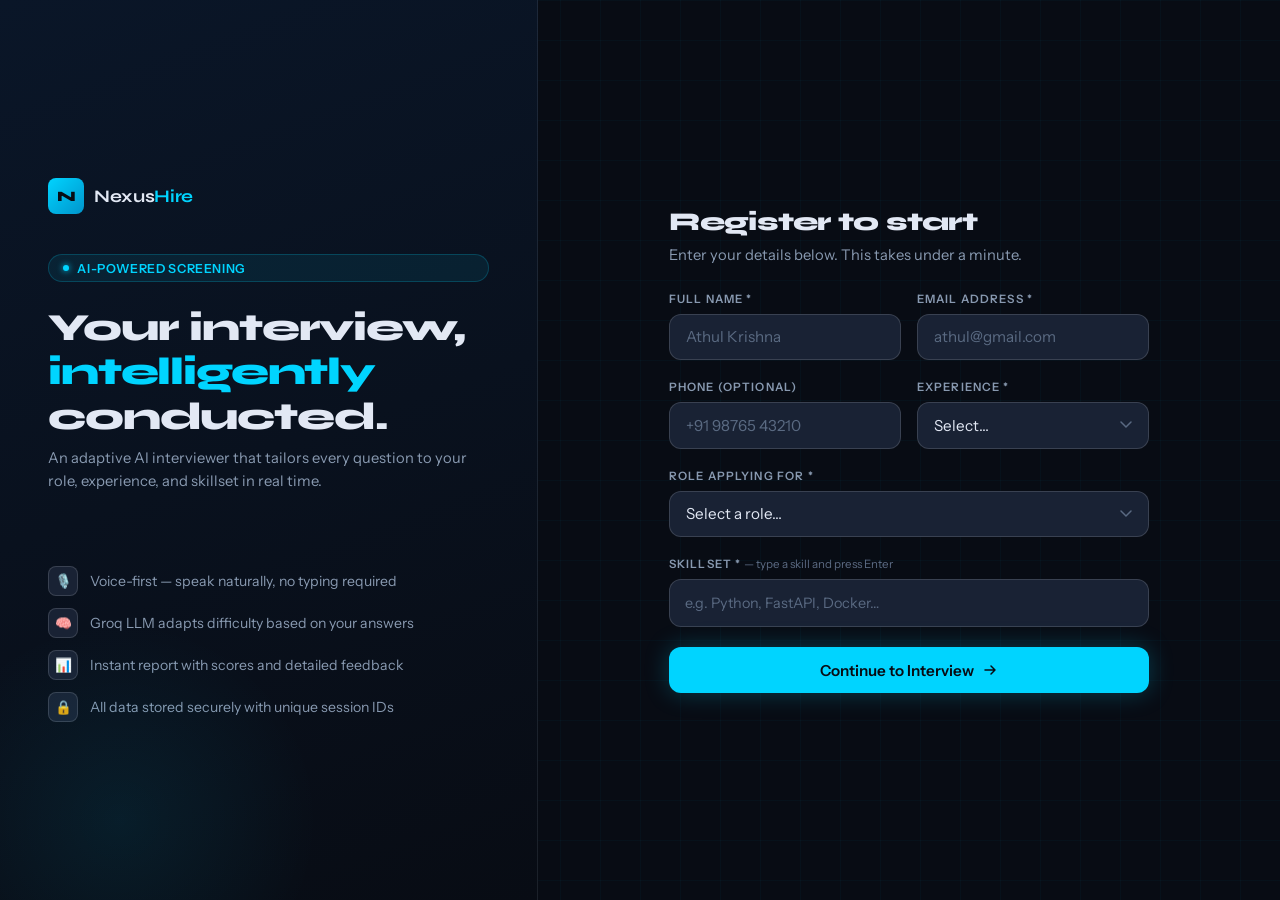
==== templates/index.html @ 1a4b27d5 "initial commit need to modify all files" ====
<!DOCTYPE html>
<html lang="en">
<head>
  <meta charset="UTF-8"/>
  <meta name="viewport" content="width=device-width, initial-scale=1.0"/>
  <title>NexusHire — AI Interview Platform</title>
  <link rel="preconnect" href="https://fonts.googleapis.com"/>
  <link href="https://fonts.googleapis.com/css2?family=Syne:wght@400;600;700;800&family=Instrument+Sans:wght@400;500;600&family=JetBrains+Mono:wght@400;500&display=swap" rel="stylesheet"/>
  <style>
    /* ═══════════════════════════════════════════════
       TOKENS
    ═══════════════════════════════════════════════ */
    :root {
      --ink:      #080C14;
      --ink2:     #0F1521;
      --panel:    #131B2A;
      --panel2:   #192234;
      --border:   rgba(255,255,255,.08);
      --border2:  rgba(255,255,255,.14);
      --cyan:     #00D4FF;
      --cyan2:    #0095CC;
      --gold:     #F5C542;
      --green:    #22D67A;
      --red:      #FF4C6A;
      --amber:    #FFAA33;
      --text:     #E2E8F4;
      --muted:    #5A6A82;
      --muted2:   #8899B0;
      --r:        12px;
      --r2:       20px;
    }

    *, *::before, *::after { box-sizing: border-box; margin: 0; padding: 0; }

    html { scroll-behavior: smooth; }

    body {
      font-family: 'Instrument Sans', sans-serif;
      background: var(--ink);
      color: var(--text);
      min-height: 100vh;
      overflow-x: hidden;
    }

    /* subtle grid bg */
    body::before {
      content: '';
      position: fixed; inset: 0; z-index: 0;
      background-image:
        linear-gradient(rgba(0,212,255,.03) 1px, transparent 1px),
        linear-gradient(90deg, rgba(0,212,255,.03) 1px, transparent 1px);
      background-size: 40px 40px;
      pointer-events: none;
    }

    /* ═══════════════════════════════════════════════
       PAGE SYSTEM
    ═══════════════════════════════════════════════ */
    .page {
      display: none;
      position: relative; z-index: 1;
      min-height: 100vh;
      animation: fadeUp .45s ease both;
    }
    .page.active { display: flex; }

    @keyframes fadeUp {
      from { opacity: 0; transform: translateY(20px); }
      to   { opacity: 1; transform: translateY(0); }
    }

    /* ═══════════════════════════════════════════════
       SHARED COMPONENTS
    ═══════════════════════════════════════════════ */
    .logo-bar {
      display: flex; align-items: center; gap: 10px;
      margin-bottom: 2.5rem;
    }
    .logo-mark {
      width: 36px; height: 36px; border-radius: 8px;
      background: linear-gradient(135deg, var(--cyan), var(--cyan2));
      display: grid; place-items: center;
      font-family: 'Syne', sans-serif; font-weight: 800;
      font-size: .9rem; color: var(--ink);
    }
    .logo-name {
      font-family: 'Syne', sans-serif; font-weight: 700;
      font-size: 1.1rem; letter-spacing: -.02em;
    }
    .logo-name span { color: var(--cyan); }

    h1 {
      font-family: 'Syne', sans-serif; font-weight: 800;
      font-size: clamp(1.8rem, 4vw, 2.4rem);
      letter-spacing: -.03em; line-height: 1.15;
      margin-bottom: .5rem;
    }
    h1 em { color: var(--cyan); font-style: normal; }

    .sub {
      color: var(--muted2); font-size: .92rem; line-height: 1.6;
      margin-bottom: 2rem;
    }

    /* form elements */
    .field { margin-bottom: 1.25rem; }

    label {
      display: block;
      font-size: .72rem; font-weight: 600; letter-spacing: .1em;
      text-transform: uppercase; color: var(--muted2);
      margin-bottom: .5rem;
    }

    input, select {
      width: 100%; padding: .8rem 1rem;
      background: var(--panel2);
      border: 1px solid var(--border2);
      border-radius: var(--r);
      color: var(--text);
      font-family: 'Instrument Sans', sans-serif; font-size: .95rem;
      transition: border-color .2s, box-shadow .2s;
      outline: none;
      appearance: none;
    }
    input::placeholder { color: var(--muted); }
    input:focus, select:focus {
      border-color: var(--cyan);
      box-shadow: 0 0 0 3px rgba(0,212,255,.12);
    }
    select {
      background-image: url("data:image/svg+xml,%3Csvg xmlns='http://www.w3.org/2000/svg' width='12' height='8' viewBox='0 0 12 8'%3E%3Cpath d='M1 1l5 5 5-5' stroke='%235A6A82' stroke-width='1.5' fill='none' stroke-linecap='round'/%3E%3C/svg%3E");
      background-repeat: no-repeat;
      background-position: right 1rem center;
      padding-right: 2.5rem;
    }
    select option { background: var(--panel); }

    /* tag input */
    .tag-wrap {
      display: flex; flex-wrap: wrap; gap: .4rem; align-items: center;
      padding: .6rem .75rem;
      background: var(--panel2);
      border: 1px solid var(--border2);
      border-radius: var(--r);
      cursor: text;
      transition: border-color .2s, box-shadow .2s;
      min-height: 48px;
    }
    .tag-wrap.focused {
      border-color: var(--cyan);
      box-shadow: 0 0 0 3px rgba(0,212,255,.12);
    }
    .tag-wrap input {
      border: none; background: transparent; padding: .15rem .2rem;
      flex: 1; min-width: 100px; font-size: .9rem; outline: none;
      box-shadow: none !important;
    }
    .chip {
      display: flex; align-items: center; gap: .3rem;
      padding: .2rem .65rem; border-radius: 20px;
      background: rgba(0,212,255,.12);
      border: 1px solid rgba(0,212,255,.25);
      color: var(--cyan); font-size: .8rem; font-weight: 500;
    }
    .chip button {
      background: none; border: none; color: var(--cyan);
      cursor: pointer; font-size: .9rem; line-height: 1;
      padding: 0; opacity: .7;
      transition: opacity .15s;
    }
    .chip button:hover { opacity: 1; }

    /* buttons */
    .btn {
      display: inline-flex; align-items: center; justify-content: center; gap: .5rem;
      padding: .85rem 1.5rem; border-radius: var(--r);
      font-family: 'Instrument Sans', sans-serif; font-size: .95rem; font-weight: 600;
      cursor: pointer; border: none;
      transition: all .2s; white-space: nowrap;
    }
    .btn-primary {
      background: var(--cyan); color: var(--ink);
      box-shadow: 0 0 24px rgba(0,212,255,.25);
    }
    .btn-primary:hover:not(:disabled) {
      background: #19DEFF;
      box-shadow: 0 0 36px rgba(0,212,255,.4);
      transform: translateY(-1px);
    }
    .btn-primary:disabled { opacity: .4; cursor: not-allowed; }

    .btn-ghost {
      background: transparent; color: var(--muted2);
      border: 1px solid var(--border2);
    }
    .btn-ghost:hover { border-color: var(--border2); color: var(--text); background: var(--panel2); }

    .btn-full { width: 100%; }

    /* alerts */
    .alert {
      padding: .75rem 1rem; border-radius: var(--r);
      font-size: .875rem; line-height: 1.5;
      margin-bottom: 1.25rem; display: none;
    }
    .alert.show { display: block; }
    .alert-err  { background: rgba(255,76,106,.1); border: 1px solid rgba(255,76,106,.25); color: #FF8FA0; }
    .alert-ok   { background: rgba(34,214,122,.1); border: 1px solid rgba(34,214,122,.25); color: #5EF0A2; }

    /* spinner */
    .spin {
      display: inline-block; width: 16px; height: 16px;
      border: 2px solid rgba(255,255,255,.2); border-top-color: currentColor;
      border-radius: 50%; animation: spinning .6s linear infinite;
    }
    @keyframes spinning { to { transform: rotate(360deg); } }

    /* ═══════════════════════════════════════════════
       PAGE 1 — REGISTRATION
    ═══════════════════════════════════════════════ */
    #pg-register {
      flex-direction: row;
      align-items: stretch;
    }

    /* left panel */
    .reg-left {
      width: 42%; min-height: 100vh;
      background: linear-gradient(160deg, #0A1628 0%, var(--ink) 100%);
      border-right: 1px solid var(--border);
      padding: 3rem;
      display: flex; flex-direction: column; justify-content: center;
      position: relative; overflow: hidden;
    }
    .reg-left::after {
      content: '';
      position: absolute; bottom: -120px; left: -80px;
      width: 400px; height: 400px; border-radius: 50%;
      background: radial-gradient(circle, rgba(0,212,255,.08) 0%, transparent 70%);
      pointer-events: none;
    }

    .hero-badge {
      display: inline-flex; align-items: center; gap: .5rem;
      padding: .35rem .9rem; border-radius: 20px;
      background: rgba(0,212,255,.08); border: 1px solid rgba(0,212,255,.2);
      color: var(--cyan); font-size: .78rem; font-weight: 600;
      letter-spacing: .05em; text-transform: uppercase;
      margin-bottom: 1.5rem;
    }
    .hero-badge::before {
      content: ''; width: 6px; height: 6px; border-radius: 50%;
      background: var(--cyan); box-shadow: 0 0 6px var(--cyan);
      animation: blink 2s ease infinite;
    }
    @keyframes blink { 0%,100%{opacity:1} 50%{opacity:.3} }

    .feature-list {
      margin-top: 2.5rem; display: flex; flex-direction: column; gap: .75rem;
    }
    .feature-item {
      display: flex; align-items: center; gap: .75rem;
      font-size: .88rem; color: var(--muted2);
    }
    .feature-icon {
      width: 30px; height: 30px; border-radius: 8px;
      background: var(--panel2); border: 1px solid var(--border2);
      display: grid; place-items: center; font-size: .85rem; flex-shrink: 0;
    }

    /* right panel */
    .reg-right {
      flex: 1; padding: 3rem;
      display: flex; align-items: center; justify-content: center;
      overflow-y: auto;
    }
    .reg-form-wrap { width: 100%; max-width: 480px; }

    .two-col { display: grid; grid-template-columns: 1fr 1fr; gap: 1rem; }

    /* ═══════════════════════════════════════════════
       OVERLAY — READY POPUP
    ═══════════════════════════════════════════════ */
    .overlay {
      position: fixed; inset: 0; z-index: 200;
      background: rgba(4,8,16,.85);
      backdrop-filter: blur(8px);
      display: none; align-items: center; justify-content: center;
    }
    .overlay.show { display: flex; }

    .popup {
      background: var(--panel);
      border: 1px solid var(--border2);
      border-radius: var(--r2);
      padding: 2.5rem;
      max-width: 440px; width: 90%;
      text-align: center;
      box-shadow: 0 32px 80px rgba(0,0,0,.6);
      animation: popIn .35s cubic-bezier(.34,1.4,.64,1) both;
    }
    @keyframes popIn {
      from { opacity: 0; transform: scale(.85) translateY(20px); }
      to   { opacity: 1; transform: scale(1) translateY(0); }
    }

    .popup-orb {
      width: 80px; height: 80px; border-radius: 50%;
      background: linear-gradient(135deg, rgba(0,212,255,.2), rgba(0,149,204,.1));
      border: 1px solid rgba(0,212,255,.3);
      margin: 0 auto 1.5rem;
      display: grid; place-items: center;
      font-size: 2rem;
      position: relative;
    }
    .popup-orb::after {
      content: '';
      position: absolute; inset: -6px; border-radius: 50%;
      border: 1px solid rgba(0,212,255,.15);
      animation: orbPulse 2.5s ease infinite;
    }
    @keyframes orbPulse {
      0%,100%{transform:scale(1);opacity:1}
      50%{transform:scale(1.08);opacity:.4}
    }

    .popup h2 {
      font-family: 'Syne', sans-serif; font-weight: 700;
      font-size: 1.4rem; letter-spacing: -.02em;
      margin-bottom: .6rem;
    }
    .popup p { color: var(--muted2); font-size: .9rem; line-height: 1.65; margin-bottom: 2rem; }

    .checklist {
      text-align: left; background: var(--panel2);
      border: 1px solid var(--border); border-radius: var(--r);
      padding: 1rem; margin-bottom: 2rem;
      display: flex; flex-direction: column; gap: .6rem;
    }
    .check-item {
      display: flex; align-items: center; gap: .6rem;
      font-size: .85rem; color: var(--muted2);
    }
    .check-item .dot {
      width: 18px; height: 18px; border-radius: 50%;
      background: rgba(34,214,122,.15); border: 1px solid rgba(34,214,122,.3);
      display: grid; place-items: center; flex-shrink: 0;
      font-size: .65rem; color: var(--green);
    }

    .popup-btns { display: flex; gap: .75rem; }

    /* ═══════════════════════════════════════════════
       PAGE 2 — INTERVIEW
    ═══════════════════════════════════════════════ */
    #pg-interview {
      flex-direction: column;
      background: var(--ink);
    }

    /* top nav */
    .iv-nav {
      display: flex; align-items: center; justify-content: space-between;
      padding: 1rem 1.5rem;
      border-bottom: 1px solid var(--border);
      background: rgba(13,19,30,.8);
      backdrop-filter: blur(12px);
      position: sticky; top: 0; z-index: 50;
    }
    .iv-nav-left   { display: flex; align-items: center; gap: 1.5rem; }
    .live-chip {
      display: flex; align-items: center; gap: .4rem;
      padding: .25rem .75rem; border-radius: 20px;
      background: rgba(255,76,106,.1); border: 1px solid rgba(255,76,106,.2);
      font-size: .72rem; font-weight: 600; letter-spacing: .08em;
      text-transform: uppercase; color: var(--red);
    }
    .live-dot {
      width: 6px; height: 6px; border-radius: 50%;
      background: var(--red); box-shadow: 0 0 6px var(--red);
      animation: blink 1.5s ease infinite;
    }

    .q-progress {
      display: flex; align-items: center; gap: .75rem;
      font-size: .82rem; color: var(--muted2);
    }
    .q-track {
      display: flex; gap: 4px;
    }
    .q-dot {
      width: 24px; height: 4px; border-radius: 2px;
      background: var(--panel2);
      transition: background .4s;
    }
    .q-dot.done { background: var(--cyan); }
    .q-dot.active { background: rgba(0,212,255,.4); animation: qPulse 1s ease infinite; }
    @keyframes qPulse { 0%,100%{opacity:1}50%{opacity:.5} }

    .diff-tag {
      padding: .25rem .7rem; border-radius: 20px;
      font-size: .72rem; font-weight: 700;
      letter-spacing: .06em; text-transform: uppercase;
    }
    .diff-easy   { background: rgba(34,214,122,.1); color: var(--green); border: 1px solid rgba(34,214,122,.2); }
    .diff-medium { background: rgba(255,170,51,.1);  color: var(--amber); border: 1px solid rgba(255,170,51,.2); }
    .diff-hard   { background: rgba(255,76,106,.1);  color: var(--red);   border: 1px solid rgba(255,76,106,.2); }

    /* main layout */
    .iv-body {
      flex: 1; display: grid;
      grid-template-columns: 260px 1fr 280px;
      gap: 0;
      overflow: hidden;
      height: calc(100vh - 61px);
    }

    /* left sidebar */
    .iv-sidebar {
      border-right: 1px solid var(--border);
      padding: 1.25rem;
      display: flex; flex-direction: column; gap: 1rem;
      overflow-y: auto;
    }

    .cand-card {
      background: var(--panel);
      border: 1px solid var(--border);
      border-radius: var(--r);
      padding: 1.25rem; text-align: center;
    }
    .cand-avatar {
      width: 52px; height: 52px; border-radius: 50%;
      background: linear-gradient(135deg, var(--cyan), var(--cyan2));
      margin: 0 auto .75rem;
      display: grid; place-items: center;
      font-family: 'Syne', sans-serif; font-weight: 800;
      font-size: 1.2rem; color: var(--ink);
    }
    .cand-name { font-weight: 600; font-size: .95rem; }
    .cand-role { color: var(--muted2); font-size: .78rem; margin-top: .2rem; }
    .cand-exp  {
      display: inline-flex; align-items: center; gap: .3rem;
      margin-top: .6rem;
      padding: .2rem .6rem; border-radius: 20px;
      background: var(--panel2); font-size: .75rem; color: var(--muted2);
    }

    .sidebar-section { display: flex; flex-direction: column; gap: .5rem; }
    .sidebar-label {
      font-size: .68rem; font-weight: 600; letter-spacing: .1em;
      text-transform: uppercase; color: var(--muted);
    }

    .skill-chips { display: flex; flex-wrap: wrap; gap: .3rem; }
    .skill-chip {
      padding: .18rem .55rem; border-radius: 6px;
      background: var(--panel2); border: 1px solid var(--border);
      font-size: .72rem; color: var(--muted2);
    }

    .timer-display {
      font-family: 'JetBrains Mono', monospace; font-size: 1.6rem;
      font-weight: 500; color: var(--cyan); text-align: center;
      padding: .75rem; background: var(--panel2);
      border: 1px solid var(--border); border-radius: var(--r);
    }

    .end-btn-wrap { margin-top: auto; }

    /* chat area */
    .iv-chat {
      display: flex; flex-direction: column;
      background: var(--ink2);
      overflow: hidden;
    }

    .chat-messages {
      flex: 1; overflow-y: auto;
      padding: 1.5rem;
      display: flex; flex-direction: column; gap: 1.25rem;
    }
    .chat-messages::-webkit-scrollbar { width: 3px; }
    .chat-messages::-webkit-scrollbar-thumb { background: var(--panel2); border-radius: 2px; }

    .msg-row { display: flex; gap: .75rem; max-width: 78%; animation: msgIn .3s ease; }
    @keyframes msgIn { from{opacity:0;transform:translateY(10px)} to{opacity:1;transform:translateY(0)} }
    .msg-row.agent     { align-self: flex-start; }
    .msg-row.candidate { align-self: flex-end; flex-direction: row-reverse; }

    .msg-av {
      width: 34px; height: 34px; border-radius: 50%; flex-shrink: 0;
      display: grid; place-items: center; font-size: .85rem;
    }
    .msg-row.agent .msg-av {
      background: linear-gradient(135deg, var(--cyan), var(--cyan2));
      color: var(--ink); font-weight: 800; font-size: .7rem;
      font-family: 'Syne', sans-serif;
    }
    .msg-row.candidate .msg-av {
      background: var(--panel2); border: 1px solid var(--border2);
      font-weight: 700; font-size: .85rem;
    }

    .msg-body { display: flex; flex-direction: column; gap: .3rem; }
    .msg-row.candidate .msg-body { align-items: flex-end; }

    .msg-bubble {
      padding: .8rem 1.1rem; border-radius: 14px;
      font-size: .9rem; line-height: 1.65;
    }
    .msg-row.agent .msg-bubble {
      background: var(--panel);
      border: 1px solid var(--border2);
      border-top-left-radius: 4px;
    }
    .msg-row.candidate .msg-bubble {
      background: linear-gradient(135deg, rgba(0,212,255,.15), rgba(0,149,204,.1));
      border: 1px solid rgba(0,212,255,.2);
      color: var(--text);
      border-top-right-radius: 4px;
    }

    .msg-meta { font-size: .7rem; color: var(--muted); }

    /* audio playing indicator */
    .audio-wave {
      display: flex; align-items: center; gap: 3px;
      padding: .5rem .75rem; border-radius: 8px;
      background: rgba(0,212,255,.07); border: 1px solid rgba(0,212,255,.12);
      font-size: .75rem; color: var(--cyan);
    }
    .wave-bar {
      width: 3px; border-radius: 2px; background: var(--cyan);
      animation: waveDance .8s ease infinite;
    }
    .wave-bar:nth-child(1){height:6px; animation-delay:.0s}
    .wave-bar:nth-child(2){height:12px;animation-delay:.1s}
    .wave-bar:nth-child(3){height:8px; animation-delay:.2s}
    .wave-bar:nth-child(4){height:14px;animation-delay:.05s}
    .wave-bar:nth-child(5){height:6px; animation-delay:.15s}
    @keyframes waveDance {
      0%,100%{transform:scaleY(1)}
      50%{transform:scaleY(.3)}
    }

    /* typing dots */
    .typing-bubble {
      padding: .75rem 1rem;
      background: var(--panel); border: 1px solid var(--border2);
      border-radius: 14px; border-top-left-radius: 4px;
      display: flex; align-items: center; gap: 4px;
    }
    .t-dot {
      width: 7px; height: 7px; border-radius: 50%;
      background: var(--muted); animation: tdot .9s ease infinite;
    }
    .t-dot:nth-child(2){animation-delay:.15s}
    .t-dot:nth-child(3){animation-delay:.3s}
    @keyframes tdot{0%,60%,100%{transform:translateY(0)}30%{transform:translateY(-6px)}}

    /* input zone */
    .iv-input {
      border-top: 1px solid var(--border);
      padding: 1rem 1.25rem;
      background: var(--ink2);
    }
    .transcript-box {
      background: var(--panel);
      border: 1px solid var(--border2);
      border-radius: var(--r);
      padding: .85rem 1rem;
      font-size: .9rem; line-height: 1.6;
      min-height: 56px; color: var(--muted);
      font-style: italic;
      margin-bottom: .75rem;
      transition: border-color .2s;
    }
    .transcript-box.filled { color: var(--text); font-style: normal; border-color: rgba(0,212,255,.25); }

    .input-row { display: flex; gap: .75rem; align-items: center; }

    .mic-wrap {
      position: relative; flex-shrink: 0;
    }
    .mic-btn {
      width: 52px; height: 52px; border-radius: 50%;
      background: var(--panel2); border: 1.5px solid var(--border2);
      color: var(--text); font-size: 1.2rem;
      cursor: pointer; display: grid; place-items: center;
      transition: all .2s;
    }
    .mic-btn:hover:not(:disabled) { border-color: var(--cyan); color: var(--cyan); }
    .mic-btn.recording {
      background: rgba(255,76,106,.12); border-color: var(--red); color: var(--red);
    }
    .mic-btn.recording::after {
      content: '';
      position: absolute; inset: -6px; border-radius: 50%;
      border: 1.5px solid rgba(255,76,106,.3);
      animation: recPulse 1.4s ease infinite;
    }
    @keyframes recPulse{0%{transform:scale(1);opacity:1}100%{transform:scale(1.4);opacity:0}}

    .mic-btn:disabled { opacity: .3; cursor: not-allowed; }

    .submit-btn {
      flex: 1; padding: .85rem;
      background: var(--cyan); color: var(--ink);
      border: none; border-radius: var(--r);
      font-family: 'Instrument Sans', sans-serif;
      font-size: .92rem; font-weight: 700;
      cursor: pointer; transition: all .2s;
    }
    .submit-btn:hover:not(:disabled) { background: #19DEFF; }
    .submit-btn:disabled { opacity: .25; cursor: not-allowed; }

    .mic-status {
      font-size: .72rem; text-align: center; margin-top: .4rem;
      height: 14px;
    }
    .mic-status.recording { color: var(--red); }
    .mic-status.processing { color: var(--cyan); }

    /* right panel — evaluation */
    .iv-eval {
      border-left: 1px solid var(--border);
      padding: 1.25rem;
      display: flex; flex-direction: column; gap: 1rem;
      overflow-y: auto;
    }

    .eval-header {
      font-size: .68rem; font-weight: 600; letter-spacing: .1em;
      text-transform: uppercase; color: var(--muted);
    }

    .score-ring-wrap {
      background: var(--panel); border: 1px solid var(--border);
      border-radius: var(--r); padding: 1.25rem; text-align: center;
    }
    .ring-svg { width: 90px; height: 90px; margin: 0 auto .5rem; }
    .ring-track { fill: none; stroke: var(--panel2); stroke-width: 8; }
    .ring-fill  {
      fill: none; stroke: var(--cyan); stroke-width: 8;
      stroke-linecap: round;
      stroke-dasharray: 220; stroke-dashoffset: 220;
      transition: stroke-dashoffset 1s ease;
      transform: rotate(-90deg); transform-origin: 50% 50%;
    }
    .ring-label { font-family: 'JetBrains Mono', monospace; font-size: 1.3rem; font-weight: 500; }
    .ring-sub   { font-size: .72rem; color: var(--muted2); }

    .feedback-item {
      background: var(--panel); border: 1px solid var(--border);
      border-radius: var(--r); padding: 1rem;
      font-size: .82rem; line-height: 1.6; color: var(--muted2);
    }
    .feedback-item .fb-label {
      font-size: .68rem; font-weight: 600; letter-spacing: .08em;
      text-transform: uppercase; color: var(--muted); margin-bottom: .35rem;
    }

    /* ═══════════════════════════════════════════════
       PAGE 3 — REPORT
    ═══════════════════════════════════════════════ */
    #pg-report {
      flex-direction: column;
      align-items: center;
      padding: 2rem;
      overflow-y: auto;
    }

    .report-wrap { width: 100%; max-width: 880px; }

    .report-top {
      display: flex; align-items: flex-start; justify-content: space-between;
      background: var(--panel);
      border: 1px solid var(--border2);
      border-radius: var(--r2);
      padding: 2rem; margin-bottom: 1.25rem;
    }
    .report-cand h2 {
      font-family: 'Syne', sans-serif; font-size: 1.5rem;
      font-weight: 700; letter-spacing: -.02em;
    }
    .report-cand p { color: var(--muted2); font-size: .88rem; margin-top: .3rem; }

    .rec-pill {
      padding: .45rem 1.25rem; border-radius: 30px;
      font-weight: 700; font-size: .85rem; letter-spacing: .03em;
    }
    .rec-selected { background: rgba(34,214,122,.12); color: var(--green); border: 1px solid rgba(34,214,122,.25); }
    .rec-onhold   { background: rgba(255,170,51,.12);  color: var(--amber); border: 1px solid rgba(255,170,51,.25); }
    .rec-rejected { background: rgba(255,76,106,.12);  color: var(--red);   border: 1px solid rgba(255,76,106,.25); }

    .scores-row {
      display: grid; grid-template-columns: repeat(3, 1fr); gap: 1rem;
      margin-bottom: 1.25rem;
    }
    .score-card {
      background: var(--panel); border: 1px solid var(--border2);
      border-radius: var(--r2); padding: 1.5rem; text-align: center;
    }
    .score-num {
      font-family: 'Syne', sans-serif; font-size: 3rem;
      font-weight: 800; line-height: 1;
      background: linear-gradient(135deg, var(--cyan), var(--cyan2));
      -webkit-background-clip: text; -webkit-text-fill-color: transparent;
    }
    .score-num.tech { background: linear-gradient(135deg, var(--green), #0D9648); -webkit-background-clip: text; -webkit-text-fill-color: transparent; }
    .score-num.comm { background: linear-gradient(135deg, var(--gold), var(--amber)); -webkit-background-clip: text; -webkit-text-fill-color: transparent; }
    .score-lbl { font-size: .72rem; font-weight: 600; letter-spacing: .1em; text-transform: uppercase; color: var(--muted2); margin-top: .4rem; }

    /* tabs */
    .tab-bar {
      display: flex; gap: 4px; padding: 4px;
      background: var(--panel); border: 1px solid var(--border);
      border-radius: 14px; margin-bottom: 1.25rem;
    }
    .tab-item {
      flex: 1; padding: .65rem; border: none; background: transparent;
      border-radius: 10px; color: var(--muted2);
      font-family: 'Instrument Sans', sans-serif; font-size: .88rem; font-weight: 600;
      cursor: pointer; transition: all .2s;
    }
    .tab-item.on { background: var(--panel2); color: var(--text); }

    .tab-pane { display: none; }
    .tab-pane.on { display: block; }

    .fb-grid { display: grid; grid-template-columns: 1fr 1fr; gap: 1rem; }
    .fb-card {
      background: var(--panel); border: 1px solid var(--border2);
      border-radius: var(--r2); padding: 1.5rem;
    }
    .fb-card h4 {
      font-family: 'Syne', sans-serif; font-size: .9rem; font-weight: 700;
      letter-spacing: -.01em; margin-bottom: 1rem;
      display: flex; align-items: center; gap: .5rem;
    }
    .fb-list { list-style: none; display: flex; flex-direction: column; gap: .6rem; }
    .fb-list li {
      display: flex; align-items: flex-start; gap: .6rem;
      font-size: .86rem; color: var(--muted2); line-height: 1.55;
    }
    .fb-list li::before { content: '—'; flex-shrink: 0; }
    .strength-list li::before { color: var(--green); }
    .improve-list  li::before { color: var(--amber); }

    /* conversation */
    .conv-list { display: flex; flex-direction: column; gap: .75rem; }
    .conv-item {
      background: var(--panel); border: 1px solid var(--border);
      border-radius: var(--r); padding: 1rem 1.25rem;
    }
    .conv-speaker {
      font-size: .7rem; font-weight: 700; letter-spacing: .1em;
      text-transform: uppercase; margin-bottom: .4rem;
    }
    .conv-item.agent .conv-speaker { color: var(--cyan); }
    .conv-item.candidate .conv-speaker { color: var(--green); }
    .conv-text { font-size: .88rem; line-height: 1.65; }
    .conv-time { font-size: .7rem; color: var(--muted); margin-top: .35rem; font-family: 'JetBrains Mono', monospace; }

    .report-actions { display: flex; gap: 1rem; margin-top: 1.5rem; }

    /* ═══════════════════════════════════════════════
       RESPONSIVE
    ═══════════════════════════════════════════════ */
    @media (max-width: 900px) {
      #pg-register { flex-direction: column; }
      .reg-left { width: 100%; min-height: auto; padding: 2rem; }
      .reg-left::after { display: none; }
      .feature-list { flex-direction: row; flex-wrap: wrap; }
      .iv-body { grid-template-columns: 1fr; }
      .iv-sidebar, .iv-eval { display: none; }
      .two-col { grid-template-columns: 1fr; }
      .scores-row { grid-template-columns: 1fr; }
      .fb-grid { grid-template-columns: 1fr; }
    }
  </style>
</head>
<body>

<!-- ═══════════════════════════════════════════════════════════
     PAGE 1 — REGISTRATION
════════════════════════════════════════════════════════════ -->
<div id="pg-register" class="page active">
  <div class="reg-left">
    <div class="logo-bar">
      <div class="logo-mark">N</div>
      <div class="logo-name">Nexus<span>Hire</span></div>
    </div>

    <div class="hero-badge">AI-Powered Screening</div>

    <h1>Your interview,<br><em>intelligently</em> conducted.</h1>
    <p class="sub">An adaptive AI interviewer that tailors every question to your role, experience, and skillset in real time.</p>

    <div class="feature-list">
      <div class="feature-item">
        <div class="feature-icon">🎙️</div>
        <span>Voice-first — speak naturally, no typing required</span>
      </div>
      <div class="feature-item">
        <div class="feature-icon">🧠</div>
        <span>Groq LLM adapts difficulty based on your answers</span>
      </div>
      <div class="feature-item">
        <div class="feature-icon">📊</div>
        <span>Instant report with scores and detailed feedback</span>
      </div>
      <div class="feature-item">
        <div class="feature-icon">🔒</div>
        <span>All data stored securely with unique session IDs</span>
      </div>
    </div>
  </div>

  <div class="reg-right">
    <div class="reg-form-wrap">
      <div class="logo-bar" style="display:none" id="mobile-logo">
        <div class="logo-mark">N</div>
        <div class="logo-name">Nexus<span>Hire</span></div>
      </div>

      <h1 style="font-size:1.6rem">Register to start</h1>
      <p class="sub" style="margin-bottom:1.5rem">Enter your details below. This takes under a minute.</p>

      <div id="reg-error" class="alert alert-err"></div>

      <div class="two-col">
        <div class="field">
          <label>Full Name *</label>
          <input id="f-name" type="text" placeholder="Athul Krishna" autocomplete="name"/>
        </div>
        <div class="field">
          <label>Email Address *</label>
          <input id="f-email" type="email" placeholder="athul@gmail.com"/>
        </div>
      </div>

      <div class="two-col">
        <div class="field">
          <label>Phone (optional)</label>
          <input id="f-phone" type="tel" placeholder="+91 98765 43210"/>
        </div>
        <div class="field">
          <label>Experience *</label>
          <select id="f-exp">
            <option value="">Select…</option>
            <option value="0">Fresher — 0 yrs</option>
            <option value="1">1 year</option>
            <option value="2">2 years</option>
            <option value="3">3 years</option>
            <option value="4">4 years</option>
            <option value="5">5 years</option>
            <option value="7">6–7 years</option>
            <option value="10">8–10 years</option>
            <option value="12">10+ years</option>
          </select>
        </div>
      </div>

      <div class="field">
        <label>Role Applying For *</label>
        <select id="f-role">
          <option value="">Select a role…</option>
          <option>Python Backend Developer</option>
          <option>Full Stack Developer</option>
          <option>Frontend Developer</option>
          <option>Data Engineer</option>
          <option>ML Engineer</option>
          <option>DevOps Engineer</option>
          <option>Mobile Developer</option>
          <option>Cloud Architect</option>
          <option>Software Engineer</option>
          <option>QA Engineer</option>
        </select>
      </div>

      <div class="field">
        <label>Skillset * <span style="font-weight:400;text-transform:none;letter-spacing:0;color:var(--muted)">— type a skill and press Enter</span></label>
        <div class="tag-wrap" id="tag-wrap">
          <input id="skill-inp" type="text" placeholder="e.g. Python, FastAPI, Docker…"/>
        </div>
      </div>

      <button class="btn btn-primary btn-full" id="reg-btn" onclick="handleRegister()">
        Continue to Interview
        <svg width="16" height="16" viewBox="0 0 16 16" fill="none"><path d="M3 8h10M9 4l4 4-4 4" stroke="currentColor" stroke-width="1.5" stroke-linecap="round" stroke-linejoin="round"/></svg>
      </button>
    </div>
  </div>
</div>


<!-- ═══════════════════════════════════════════════════════════
     OVERLAY — READY CHECK
════════════════════════════════════════════════════════════ -->
<div id="ready-overlay" class="overlay">
  <div class="popup">
    <div class="popup-orb">🎙️</div>
    <h2>Ready to begin?</h2>
    <p>Your AI interviewer will greet you and ask <strong>5–10 technical questions</strong> tailored to your role and experience. Difficulty adjusts dynamically.</p>

    <div class="checklist">
      <div class="check-item"><div class="dot">✓</div>Microphone access enabled in browser</div>
      <div class="check-item"><div class="dot">✓</div>Agent speaks questions aloud via TTS</div>
      <div class="check-item"><div class="dot">✓</div>Your voice is transcribed via Sarvam STT</div>
      <div class="check-item"><div class="dot">✓</div>Every message saved to database live</div>
    </div>

    <div class="popup-btns">
      <button class="btn btn-ghost" style="flex:1" onclick="closePopup()">← Go Back</button>
      <button class="btn btn-primary" style="flex:2" id="start-btn" onclick="handleStart()">
        Start Interview
      </button>
    </div>
  </div>
</div>


<!-- ═══════════════════════════════════════════════════════════
     PAGE 2 — INTERVIEW
════════════════════════════════════════════════════════════ -->
<div id="pg-interview" class="page">

  <!-- top nav -->
  <nav class="iv-nav">
    <div class="iv-nav-left">
      <div class="logo-bar" style="margin:0">
        <div class="logo-mark" style="width:28px;height:28px;font-size:.75rem">N</div>
        <div class="logo-name" style="font-size:.9rem">Nexus<span>Hire</span></div>
      </div>
      <div class="live-chip"><div class="live-dot"></div>Live</div>
    </div>

    <div class="q-progress">
      <div class="q-track" id="q-track"></div>
      <span id="q-label" style="font-family:'JetBrains Mono',monospace">Q 0 / 7</span>
    </div>

    <span class="diff-tag diff-medium" id="diff-tag">Medium</span>
  </nav>

  <div class="iv-body">

    <!-- left sidebar -->
    <aside class="iv-sidebar">
      <div class="cand-card">
        <div class="cand-avatar" id="iv-av">A</div>
        <div class="cand-name" id="iv-name">—</div>
        <div class="cand-role" id="iv-role">—</div>
        <div class="cand-exp" id="iv-exp">⏱ 0 yrs</div>
      </div>

      <div class="sidebar-section">
        <div class="sidebar-label">Skills</div>
        <div class="skill-chips" id="iv-skills"></div>
      </div>

      <div class="sidebar-section">
        <div class="sidebar-label">Elapsed Time</div>
        <div class="timer-display" id="timer">00:00</div>
      </div>

      <div class="end-btn-wrap">
        <button class="btn btn-ghost btn-full" style="font-size:.82rem" onclick="confirmEnd()">
          End Interview
        </button>
      </div>
    </aside>

    <!-- chat -->
    <div class="iv-chat">
      <div class="chat-messages" id="chat-msgs"></div>

      <div class="iv-input">
        <div class="transcript-box" id="transcript">Your answer will appear here after you record…</div>
        <div class="input-row">
          <div class="mic-wrap">
            <button class="mic-btn" id="mic-btn" onclick="toggleMic()" title="Click to record">🎤</button>
          </div>
          <button class="submit-btn" id="sub-btn" onclick="submitAnswer()" disabled>
            Submit Answer →
          </button>
        </div>
        <div class="mic-status" id="mic-status"></div>
      </div>
    </div>

    <!-- right eval panel -->
    <aside class="iv-eval">
      <div class="eval-header">Live Score</div>

      <div class="score-ring-wrap">
        <svg class="ring-svg" viewBox="0 0 90 90">
          <circle class="ring-track" cx="45" cy="45" r="35"/>
          <circle class="ring-fill" id="ring-fill" cx="45" cy="45" r="35"/>
        </svg>
        <div class="ring-label" id="ring-num">—</div>
        <div class="ring-sub">running score</div>
      </div>

      <div class="feedback-item" id="fb-box">
        <div class="fb-label">Last Feedback</div>
        <div id="fb-text" style="color:var(--muted)">Waiting for first answer…</div>
      </div>

      <div class="feedback-item">
        <div class="fb-label">Answered</div>
        <div id="ans-count" style="font-family:'JetBrains Mono',monospace;font-size:1.1rem;color:var(--cyan)">0</div>
      </div>
    </aside>
  </div>
</div>


<!-- ═══════════════════════════════════════════════════════════
     PAGE 3 — REPORT
════════════════════════════════════════════════════════════ -->
<div id="pg-report" class="page">
  <div class="report-wrap">

    <div style="margin-bottom:1.5rem">
      <div class="logo-bar">
        <div class="logo-mark">N</div>
        <div class="logo-name">Nexus<span>Hire</span></div>
      </div>
      <h1 style="font-size:1.6rem">Interview Report</h1>
      <p class="sub" style="margin-bottom:0">Here's the complete evaluation for this session.</p>
    </div>

    <div class="report-top">
      <div class="report-cand">
        <h2 id="rpt-name">—</h2>
        <p id="rpt-meta">—</p>
      </div>
      <span class="rec-pill rec-selected" id="rpt-rec">—</span>
    </div>

    <div class="scores-row">
      <div class="score-card">
        <div class="score-num" id="rpt-overall">—</div>
        <div class="score-lbl">Overall Score</div>
      </div>
      <div class="score-card">
        <div class="score-num tech" id="rpt-tech">—</div>
        <div class="score-lbl">Technical Score</div>
      </div>
      <div class="score-card">
        <div class="score-num comm" id="rpt-comm">—</div>
        <div class="score-lbl">Communication</div>
      </div>
    </div>

    <div class="tab-bar">
      <button class="tab-item on" onclick="switchTab('feedback',this)">📊 Feedback</button>
      <button class="tab-item"   onclick="switchTab('conversation',this)">💬 Conversation</button>
    </div>

    <div id="pane-feedback" class="tab-pane on">
      <div class="fb-grid">
        <div class="fb-card">
          <h4>✅ Strengths</h4>
          <ul class="fb-list strength-list" id="rpt-strengths"></ul>
        </div>
        <div class="fb-card">
          <h4>📈 Areas to Improve</h4>
          <ul class="fb-list improve-list" id="rpt-improve"></ul>
        </div>
      </div>
    </div>

    <div id="pane-conversation" class="tab-pane">
      <div class="conv-list" id="conv-list"></div>
    </div>

    <div class="report-actions">
      <button class="btn btn-ghost" onclick="newInterview()">← New Interview</button>
    </div>
  </div>
</div>


<!-- ═══════════════════════════════════════════════════════════
     JAVASCRIPT
════════════════════════════════════════════════════════════ -->
<script>
const API = 'http://localhost:8000';

/* ─── App State ─────────────────────────────────────────────── */
const S = {
  candidateId:   null,
  sessionId:     null,
  interviewId:   null,
  name:          '',
  role:          '',
  experience:    0,
  skills:        [],
  questionNum:   0,
  maxQuestions:  7,
  currentQ:      '',
  currentQId:    null,
  difficulty:    'medium',
  scores:        [],
  recording:     false,
  mediaRecorder: null,
  audioChunks:   [],
  busy:          false,
  timerInterval: null,
  elapsed:       0,
  answeredCount: 0,
};

/* ─── Tag Input ──────────────────────────────────────────────── */
const tagWrap = document.getElementById('tag-wrap');
const skillInp = document.getElementById('skill-inp');

tagWrap.addEventListener('click', () => skillInp.focus());
skillInp.addEventListener('focus', () => tagWrap.classList.add('focused'));
skillInp.addEventListener('blur',  () => tagWrap.classList.remove('focused'));

skillInp.addEventListener('keydown', e => {
  if ((e.key === 'Enter' || e.key === ',') && skillInp.value.trim()) {
    e.preventDefault();
    addSkill(skillInp.value.trim().replace(/,/g,''));
    skillInp.value = '';
  }
  if (e.key === 'Backspace' && !skillInp.value && S.skills.length) {
    S.skills.pop(); renderSkills();
  }
});

function addSkill(s) {
  s = s.trim();
  if (!s || S.skills.includes(s)) return;
  S.skills.push(s);
  renderSkills();
}

function renderSkills() {
  const chips = tagWrap.querySelectorAll('.chip');
  chips.forEach(c => c.remove());
  S.skills.forEach((s, i) => {
    const c = document.createElement('div');
    c.className = 'chip';
    c.innerHTML = `${esc(s)}<button onclick="removeSkill(${i})">×</button>`;
    tagWrap.insertBefore(c, skillInp);
  });
}

function removeSkill(i) { S.skills.splice(i, 1); renderSkills(); }

/* ─── Page Nav ───────────────────────────────────────────────── */
function showPage(id) {
  document.querySelectorAll('.page').forEach(p => p.classList.remove('active'));
  const pg = document.getElementById(`pg-${id}`);
  pg.classList.add('active');
  pg.style.animation = 'none';
  requestAnimationFrame(() => { pg.style.animation = ''; });
}

/* ─── Alerts ─────────────────────────────────────────────────── */
function showErr(id, msg) {
  const el = document.getElementById(id);
  el.textContent = msg; el.className = 'alert alert-err show';
}
function hideErr(id) { document.getElementById(id).className = 'alert'; }

function esc(s) {
  return String(s).replace(/&/g,'&amp;').replace(/</g,'&lt;').replace(/>/g,'&gt;');
}

/* ─── PAGE 1: Register ───────────────────────────────────────── */
async function handleRegister() {
  hideErr('reg-error');
  const name  = document.getElementById('f-name').value.trim();
  const email = document.getElementById('f-email').value.trim();
  const phone = document.getElementById('f-phone').value.trim();
  const exp   = document.getElementById('f-exp').value;
  const role  = document.getElementById('f-role').value;

  if (!name || !email || !exp || !role) {
    showErr('reg-error', 'Please fill in all required fields.'); return;
  }
  if (S.skills.length === 0) {
    showErr('reg-error', 'Add at least one skill to continue.'); return;
  }

  const btn = document.getElementById('reg-btn');
  btn.disabled = true;
  btn.innerHTML = '<span class="spin"></span> Registering…';

  try {
    const res = await fetch(`${API}/api/candidate/register`, {
      method: 'POST', headers: { 'Content-Type': 'application/json' },
      body: JSON.stringify({
        name, email, phone: phone || null,
        role, experience: parseInt(exp), skillset: S.skills
      }),
    });
    const d = await res.json();
    if (!d.success) throw new Error(d.error || 'Registration failed');

    S.candidateId = d.candidate_id;
    S.name = name; S.role = role; S.experience = parseInt(exp);

    document.getElementById('ready-overlay').classList.add('show');
  } catch (err) {
    showErr('reg-error', err.message);
  } finally {
    btn.disabled = false;
    btn.innerHTML = 'Continue to Interview <svg width="16" height="16" viewBox="0 0 16 16" fill="none"><path d="M3 8h10M9 4l4 4-4 4" stroke="currentColor" stroke-width="1.5" stroke-linecap="round" stroke-linejoin="round"/></svg>';
  }
}

function closePopup() {
  document.getElementById('ready-overlay').classList.remove('show');
}

/* ─── PAGE 2: Start Interview ────────────────────────────────── */
async function handleStart() {
  const btn = document.getElementById('start-btn');
  btn.disabled = true;
  btn.innerHTML = '<span class="spin"></span> Starting…';

  try {
    // 1. Create session
    const sRes = await fetch(`${API}/api/interview/session`, {
      method: 'POST', headers: { 'Content-Type': 'application/json' },
      body: JSON.stringify({ candidate_id: S.candidateId }),
    });
    const sD = await sRes.json();
    if (!sD.success) throw new Error(sD.error);
    S.sessionId = sD.session_id; S.interviewId = sD.interview_id;

    // 2. Start → greeting + first question
    const iRes = await fetch(`${API}/api/interview/start`, {
      method: 'POST', headers: { 'Content-Type': 'application/json' },
      body: JSON.stringify({ session_id: S.sessionId, interview_id: S.interviewId }),
    });
    const iD = await iRes.json();
    if (!iD.success) throw new Error(iD.error);

    S.currentQ   = iD.question;
    S.currentQId = iD.question_id;
    S.questionNum = 1;

    closePopup();
    initInterviewUI();
    showPage('interview');

    addMsg('agent', iD.greeting_message);
    setTimeout(() => {
      addMsg('agent', iD.question, true);
      ttsPlay(iD.greeting_message + ' ' + iD.question);
      updateProgress();
      enableInput();
    }, 500);

    startTimer();

  } catch (err) {
    alert('Could not start interview: ' + err.message);
  } finally {
    btn.disabled = false;
    btn.innerHTML = 'Start Interview';
  }
}

function initInterviewUI() {
  document.getElementById('iv-av').textContent   = S.name[0].toUpperCase();
  document.getElementById('iv-name').textContent = S.name;
  document.getElementById('iv-role').textContent = S.role;
  document.getElementById('iv-exp').textContent  = `⏱ ${S.experience} yr${S.experience !== 1 ? 's' : ''}`;

  const sc = document.getElementById('iv-skills');
  sc.innerHTML = S.skills.map(s => `<div class="skill-chip">${esc(s)}</div>`).join('');

  buildQDots();
}

function buildQDots() {
  const track = document.getElementById('q-track');
  track.innerHTML = '';
  for (let i = 0; i < S.maxQuestions; i++) {
    const d = document.createElement('div');
    d.className = 'q-dot'; d.id = `qd-${i}`;
    track.appendChild(d);
  }
}

function updateProgress() {
  document.getElementById('q-label').textContent = `Q ${S.questionNum} / ${S.maxQuestions}`;
  for (let i = 0; i < S.maxQuestions; i++) {
    const d = document.getElementById(`qd-${i}`);
    if (!d) continue;
    d.className = 'q-dot ' + (i < S.questionNum - 1 ? 'done' : i === S.questionNum - 1 ? 'active' : '');
  }
  const tag = document.getElementById('diff-tag');
  tag.textContent = S.difficulty.charAt(0).toUpperCase() + S.difficulty.slice(1);
  tag.className = `diff-tag diff-${S.difficulty}`;
}

/* ─── Timer ──────────────────────────────────────────────────── */
function startTimer() {
  S.timerInterval = setInterval(() => {
    S.elapsed++;
    const m = String(Math.floor(S.elapsed / 60)).padStart(2,'0');
    const s = String(S.elapsed % 60).padStart(2,'0');
    document.getElementById('timer').textContent = `${m}:${s}`;
  }, 1000);
}

/* ─── Messages ───────────────────────────────────────────────── */
function addMsg(role, text, isQ = false) {
  const wrap = document.getElementById('chat-msgs');
  const time  = new Date().toLocaleTimeString('en-IN',{hour:'2-digit',minute:'2-digit'});

  const row = document.createElement('div');
  row.className = `msg-row ${role}`;

  const avTxt = role === 'agent'
    ? 'AI'
    : S.name[0].toUpperCase();

  row.innerHTML = `
    <div class="msg-av">${avTxt}</div>
    <div class="msg-body">
      <div class="msg-bubble">${esc(text)}</div>
      <div class="msg-meta">${time}</div>
    </div>`;

  wrap.appendChild(row);
  wrap.scrollTop = wrap.scrollHeight;
}

function showTyping() {
  const wrap = document.getElementById('chat-msgs');
  const el = document.createElement('div');
  el.className = 'msg-row agent'; el.id = 'typing-row';
  el.innerHTML = `<div class="msg-av">AI</div><div class="msg-body"><div class="typing-bubble"><div class="t-dot"></div><div class="t-dot"></div><div class="t-dot"></div></div></div>`;
  wrap.appendChild(el);
  wrap.scrollTop = wrap.scrollHeight;
}
function hideTyping() {
  const el = document.getElementById('typing-row');
  if (el) el.remove();
}

/* ─── Score ring ─────────────────────────────────────────────── */
function updateRing(score) {
  const circ = 2 * Math.PI * 35;
  const offset = circ - (score / 100) * circ;
  document.getElementById('ring-fill').style.strokeDashoffset = offset;
  document.getElementById('ring-num').textContent = Math.round(score);

  // colour by score
  const fill = document.getElementById('ring-fill');
  fill.style.stroke = score >= 70 ? 'var(--green)' : score >= 40 ? 'var(--amber)' : 'var(--red)';
}

/* ─── Input enable/disable ───────────────────────────────────── */
function enableInput() {
  S.busy = false;
  document.getElementById('mic-btn').disabled = false;
  document.getElementById('mic-status').textContent = 'Click 🎤 to record your answer';
  document.getElementById('mic-status').className = 'mic-status';
}
function disableInput() {
  S.busy = true;
  document.getElementById('mic-btn').disabled = true;
  document.getElementById('sub-btn').disabled = true;
}

/* ─── Voice Recording ────────────────────────────────────────── */
async function toggleMic() {
  if (S.busy) return;
  if (!S.recording) {
    await startRec();
  } else {
    stopRec();
  }
}

async function startRec() {
  try {
    const stream = await navigator.mediaDevices.getUserMedia({ audio: true });
    S.audioChunks = [];
    S.mediaRecorder = new MediaRecorder(stream);
    S.mediaRecorder.ondataavailable = e => S.audioChunks.push(e.data);
    S.mediaRecorder.onstop = processAudio;
    S.mediaRecorder.start();

    S.recording = true;
    const mb = document.getElementById('mic-btn');
    mb.classList.add('recording'); mb.textContent = '⏹';
    document.getElementById('mic-status').textContent = '🔴 Recording… click to stop';
    document.getElementById('mic-status').className = 'mic-status recording';
    document.getElementById('transcript').textContent = 'Recording in progress…';
    document.getElementById('transcript').classList.remove('filled');
  } catch {
    alert('Microphone access denied. Please allow microphone in your browser settings.');
  }
}

function stopRec() {
  if (S.mediaRecorder && S.recording) {
    S.mediaRecorder.stop();
    S.mediaRecorder.stream.getTracks().forEach(t => t.stop());
    S.recording = false;
    const mb = document.getElementById('mic-btn');
    mb.classList.remove('recording'); mb.textContent = '🎤';
    document.getElementById('mic-status').textContent = 'Processing audio…';
    document.getElementById('mic-status').className = 'mic-status processing';
  }
}

async function processAudio() {
  const blob = new Blob(S.audioChunks, { type: 'audio/wav' });
  const b64  = await toBase64(blob);

  try {
    const res = await fetch(`${API}/api/stt/transcribe`, {
      method: 'POST', headers: { 'Content-Type': 'application/json' },
      body: JSON.stringify({
        session_id: S.sessionId, interview_id: S.interviewId,
        question_id: S.currentQId, audio_file: b64,
      }),
    });
    const d = await res.json();
    if (!d.success) throw new Error(d.error);

    const txt = d.answer_text || '';
    const box = document.getElementById('transcript');
    box.textContent = txt || '(No speech detected — try again)';
    box.classList.toggle('filled', !!txt);
    document.getElementById('sub-btn').disabled = !txt;
    document.getElementById('mic-status').textContent = txt ? 'Transcript ready — submit or re-record' : 'Nothing detected';
    document.getElementById('mic-status').className = 'mic-status';
  } catch (err) {
    document.getElementById('transcript').textContent = 'STT error: ' + err.message;
    document.getElementById('mic-status').textContent = '';
  }
}

function toBase64(blob) {
  return new Promise(res => {
    const r = new FileReader();
    r.onloadend = () => res(r.result.split(',')[1]);
    r.readAsDataURL(blob);
  });
}

/* ─── Submit Answer ──────────────────────────────────────────── */
async function submitAnswer() {
  const txt = document.getElementById('transcript').textContent.trim();
  if (!txt || S.busy) return;

  disableInput();
  addMsg('candidate', txt);

  // reset transcript
  const box = document.getElementById('transcript');
  box.textContent = 'Your answer will appear here after you record…';
  box.classList.remove('filled');
  document.getElementById('sub-btn').disabled = true;
  document.getElementById('mic-status').textContent = '';

  // save answer
  fetch(`${API}/api/interview/answer`, {
    method: 'POST', headers: { 'Content-Type': 'application/json' },
    body: JSON.stringify({
      session_id: S.sessionId, question_id: S.currentQId, answer_text: txt,
    }),
  });

  // evaluate (for live score)
  try {
    const evRes = await fetch(`${API}/api/reflection/evaluate`, {
      method: 'POST', headers: { 'Content-Type': 'application/json' },
      body: JSON.stringify({
        session_id: S.sessionId, question: S.currentQ, candidate_answer: txt,
      }),
    });
    const evD = await evRes.json();
    if (evD.success) {
      S.scores.push(evD.answer_score);
      S.difficulty = ({
        increase_difficulty: {easy:'medium',medium:'hard'},
        decrease_difficulty: {medium:'easy',hard:'medium'},
      }[evD.decision] || {})[S.difficulty] || S.difficulty;

      const avg = S.scores.reduce((a,b) => a+b, 0) / S.scores.length;
      updateRing(avg);
      document.getElementById('fb-text').textContent = evD.feedback || '—';
      document.getElementById('fb-text').style.color = 'var(--text)';
    }
  } catch {}

  S.answeredCount++;
  document.getElementById('ans-count').textContent = S.answeredCount;

  // done?
  if (S.questionNum >= S.maxQuestions) {
    await endAndReport(); return;
  }

  // next question
  showTyping();
  try {
    const nRes = await fetch(`${API}/api/interview/next-question`, {
      method: 'POST', headers: { 'Content-Type': 'application/json' },
      body: JSON.stringify({
        session_id: S.sessionId,
        previous_question: S.currentQ,
        candidate_answer: txt,
      }),
    });
    const nD = await nRes.json();
    hideTyping();
    if (!nD.success) throw new Error(nD.error);

    S.currentQ   = nD.question;
    S.currentQId = nD.question_id;
    S.difficulty = nD.difficulty_level || S.difficulty;
    S.questionNum++;

    addMsg('agent', nD.question, true);
    ttsPlay(nD.question);
    updateProgress();
    enableInput();
  } catch (err) {
    hideTyping();
    addMsg('agent', 'I had trouble generating the next question. Please try again.');
    enableInput();
  }
}

/* ─── TTS ────────────────────────────────────────────────────── */
async function ttsPlay(text) {
  try {
    console.log("Sending TTS request:", text);

    const res = await fetch(`${API}/api/tts/generate`, {
      method: 'POST',
      headers: {
        'Content-Type': 'application/json'
      },
      body: JSON.stringify({
        text,
        voice_type: 'female_en',
        speed: 1.0
      }),
    });

    const d = await res.json();

    console.log("TTS Response:", d);

    if (d.success && d.audio_url) {

      const audio = new Audio(`${API}${d.audio_url}`);

audio.controls = true;

document.body.appendChild(audio);

await audio.play();
      audio.onloadeddata = () => {
        console.log("Audio loaded");
      };

      audio.onerror = (e) => {
        console.error("Audio error:", e);
      };

      await audio.play();

    } else {
      console.error("TTS failed:", d);
    }

  } catch (err) {
    console.error("TTS Exception:", err);
  }
}

/* ─── End Interview ──────────────────────────────────────────── */
function confirmEnd() {
  if (confirm('End the interview now and generate your report?')) endAndReport();
}

async function endAndReport() {
  clearInterval(S.timerInterval);
  disableInput();
  addMsg('agent', 'Thank you for your time! Generating your performance report now…');
  showTyping();

  try {
    await fetch(`${API}/api/interview/end`, {
      method: 'POST', headers: { 'Content-Type': 'application/json' },
      body: JSON.stringify({ session_id: S.sessionId }),
    });

    const rRes = await fetch(`${API}/api/interview/report/generate`, {
      method: 'POST', headers: { 'Content-Type': 'application/json' },
      body: JSON.stringify({ session_id: S.sessionId }),
    });
    const rD = await rRes.json();
    hideTyping();
    if (!rD.success) throw new Error(rD.error);

    const cRes = await fetch(`${API}/api/interview/conversation/${S.sessionId}`);
    const cD   = await cRes.json();

    buildReport(rD, cD.conversation || []);
    showPage('report');
  } catch (err) {
    hideTyping();
    addMsg('agent', 'Error generating report: ' + err.message);
    enableInput();
  }
}

/* ─── Report Page ────────────────────────────────────────────── */
function buildReport(r, conversation) {
  document.getElementById('rpt-name').textContent    = S.name;
  document.getElementById('rpt-meta').textContent    = `${S.role} · ${S.experience} yr${S.experience!==1?'s':''} experience`;
  document.getElementById('rpt-overall').textContent = r.overall_score ?? '—';
  document.getElementById('rpt-tech').textContent    = r.technical_score ?? '—';
  document.getElementById('rpt-comm').textContent    = r.communication_score ?? '—';

  const rec   = (r.recommendation || '').toLowerCase();
  const badge = document.getElementById('rpt-rec');
  badge.textContent = r.recommendation || 'On Hold';
  badge.className   = `rec-pill ${rec === 'selected' ? 'rec-selected' : rec === 'rejected' ? 'rec-rejected' : 'rec-onhold'}`;

  const sEl = document.getElementById('rpt-strengths');
  sEl.innerHTML = (r.strengths || []).map(s => `<li>${esc(s)}</li>`).join('');

  const iEl = document.getElementById('rpt-improve');
  iEl.innerHTML = (r.improvements || []).map(i => `<li>${esc(i)}</li>`).join('');

  const cEl = document.getElementById('conv-list');
  cEl.innerHTML = conversation.map(m => `
    <div class="conv-item ${m.speaker}">
      <div class="conv-speaker">${m.speaker === 'agent' ? '🤖 AI Interviewer' : '👤 ' + esc(S.name)}</div>
      <div class="conv-text">${esc(m.message)}</div>
      <div class="conv-time">${m.timestamp ? new Date(m.timestamp).toLocaleTimeString() : ''}</div>
    </div>`).join('');
}

function switchTab(name, el) {
  document.querySelectorAll('.tab-item').forEach(b => b.classList.remove('on'));
  document.querySelectorAll('.tab-pane').forEach(p => p.classList.remove('on'));
  el.classList.add('on');
  document.getElementById(`pane-${name}`).classList.add('on');
}

function newInterview() {
  clearInterval(S.timerInterval);
  Object.assign(S, {
    candidateId: null, sessionId: null, interviewId: null,
    name: '', role: '', experience: 0, skills: [],
    questionNum: 0, currentQ: '', currentQId: null, difficulty: 'medium',
    scores: [], recording: false, elapsed: 0, answeredCount: 0,
    timerInterval: null, busy: false,
  });
  document.getElementById('chat-msgs').innerHTML = '';
  document.getElementById('f-name').value = '';
  document.getElementById('f-email').value = '';
  document.getElementById('f-phone').value = '';
  document.getElementById('f-exp').value = '';
  document.getElementById('f-role').value = '';
  renderSkills();
  showPage('register');
}
</script>
</body>
</html>
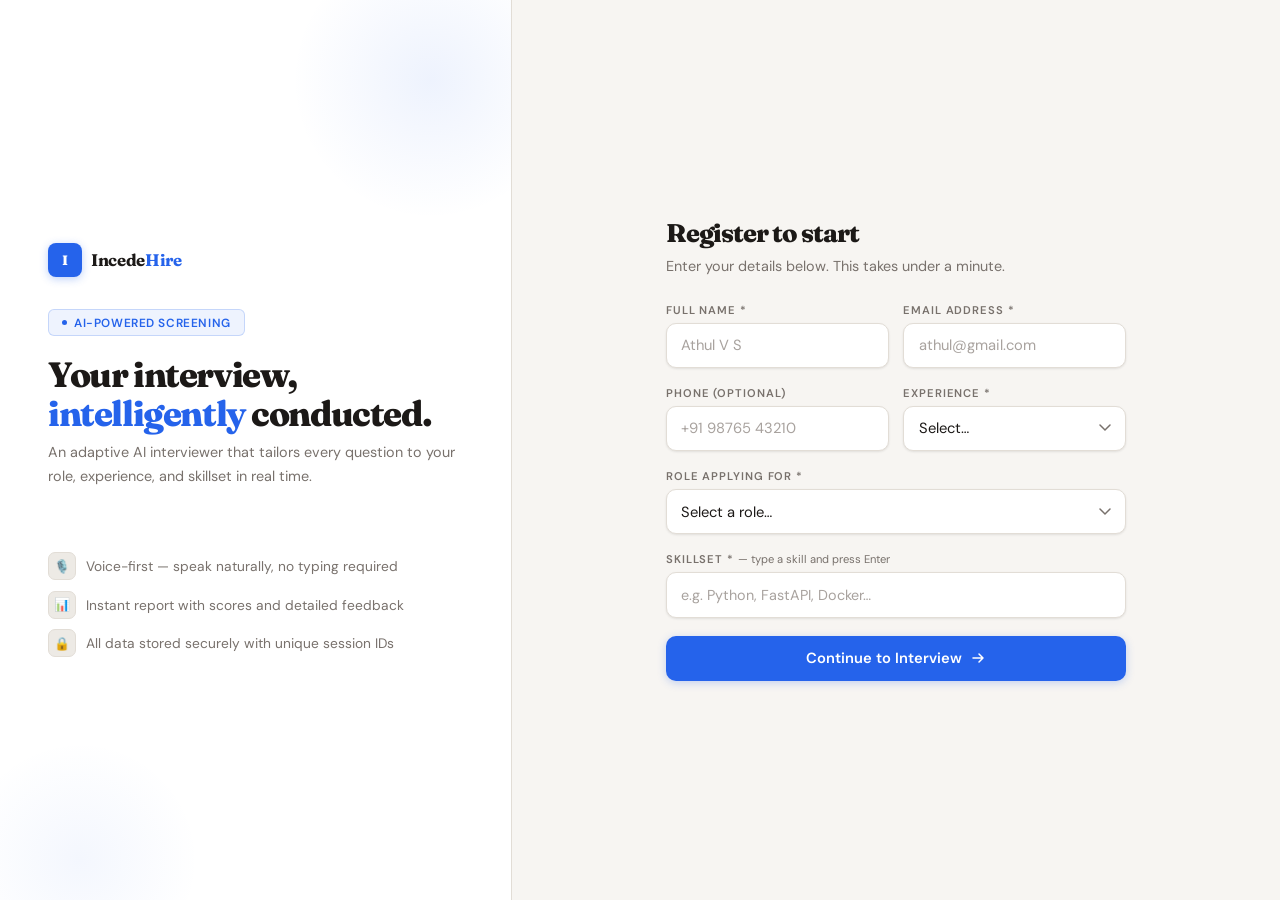
==== commit 80b3d66e: "report issue solved" ====
--- a/templates/index.html
+++ b/templates/index.html
@@ -3,795 +3,19 @@
 <head>
   <meta charset="UTF-8"/>
   <meta name="viewport" content="width=device-width, initial-scale=1.0"/>
-  <title>NexusHire — AI Interview Platform</title>
+  <title>IncedeHire — Register</title>
   <link rel="preconnect" href="https://fonts.googleapis.com"/>
   <link href="https://fonts.googleapis.com/css2?family=Syne:wght@400;600;700;800&family=Instrument+Sans:wght@400;500;600&family=JetBrains+Mono:wght@400;500&display=swap" rel="stylesheet"/>
-  <style>
-    /* ═══════════════════════════════════════════════
-       TOKENS
-    ═══════════════════════════════════════════════ */
-    :root {
-      --ink:      #080C14;
-      --ink2:     #0F1521;
-      --panel:    #131B2A;
-      --panel2:   #192234;
-      --border:   rgba(255,255,255,.08);
-      --border2:  rgba(255,255,255,.14);
-      --cyan:     #00D4FF;
-      --cyan2:    #0095CC;
-      --gold:     #F5C542;
-      --green:    #22D67A;
-      --red:      #FF4C6A;
-      --amber:    #FFAA33;
-      --text:     #E2E8F4;
-      --muted:    #5A6A82;
-      --muted2:   #8899B0;
-      --r:        12px;
-      --r2:       20px;
-    }
-
-    *, *::before, *::after { box-sizing: border-box; margin: 0; padding: 0; }
-
-    html { scroll-behavior: smooth; }
-
-    body {
-      font-family: 'Instrument Sans', sans-serif;
-      background: var(--ink);
-      color: var(--text);
-      min-height: 100vh;
-      overflow-x: hidden;
-    }
-
-    /* subtle grid bg */
-    body::before {
-      content: '';
-      position: fixed; inset: 0; z-index: 0;
-      background-image:
-        linear-gradient(rgba(0,212,255,.03) 1px, transparent 1px),
-        linear-gradient(90deg, rgba(0,212,255,.03) 1px, transparent 1px);
-      background-size: 40px 40px;
-      pointer-events: none;
-    }
-
-    /* ═══════════════════════════════════════════════
-       PAGE SYSTEM
-    ═══════════════════════════════════════════════ */
-    .page {
-      display: none;
-      position: relative; z-index: 1;
-      min-height: 100vh;
-      animation: fadeUp .45s ease both;
-    }
-    .page.active { display: flex; }
-
-    @keyframes fadeUp {
-      from { opacity: 0; transform: translateY(20px); }
-      to   { opacity: 1; transform: translateY(0); }
-    }
-
-    /* ═══════════════════════════════════════════════
-       SHARED COMPONENTS
-    ═══════════════════════════════════════════════ */
-    .logo-bar {
-      display: flex; align-items: center; gap: 10px;
-      margin-bottom: 2.5rem;
-    }
-    .logo-mark {
-      width: 36px; height: 36px; border-radius: 8px;
-      background: linear-gradient(135deg, var(--cyan), var(--cyan2));
-      display: grid; place-items: center;
-      font-family: 'Syne', sans-serif; font-weight: 800;
-      font-size: .9rem; color: var(--ink);
-    }
-    .logo-name {
-      font-family: 'Syne', sans-serif; font-weight: 700;
-      font-size: 1.1rem; letter-spacing: -.02em;
-    }
-    .logo-name span { color: var(--cyan); }
-
-    h1 {
-      font-family: 'Syne', sans-serif; font-weight: 800;
-      font-size: clamp(1.8rem, 4vw, 2.4rem);
-      letter-spacing: -.03em; line-height: 1.15;
-      margin-bottom: .5rem;
-    }
-    h1 em { color: var(--cyan); font-style: normal; }
-
-    .sub {
-      color: var(--muted2); font-size: .92rem; line-height: 1.6;
-      margin-bottom: 2rem;
-    }
-
-    /* form elements */
-    .field { margin-bottom: 1.25rem; }
-
-    label {
-      display: block;
-      font-size: .72rem; font-weight: 600; letter-spacing: .1em;
-      text-transform: uppercase; color: var(--muted2);
-      margin-bottom: .5rem;
-    }
-
-    input, select {
-      width: 100%; padding: .8rem 1rem;
-      background: var(--panel2);
-      border: 1px solid var(--border2);
-      border-radius: var(--r);
-      color: var(--text);
-      font-family: 'Instrument Sans', sans-serif; font-size: .95rem;
-      transition: border-color .2s, box-shadow .2s;
-      outline: none;
-      appearance: none;
-    }
-    input::placeholder { color: var(--muted); }
-    input:focus, select:focus {
-      border-color: var(--cyan);
-      box-shadow: 0 0 0 3px rgba(0,212,255,.12);
-    }
-    select {
-      background-image: url("data:image/svg+xml,%3Csvg xmlns='http://www.w3.org/2000/svg' width='12' height='8' viewBox='0 0 12 8'%3E%3Cpath d='M1 1l5 5 5-5' stroke='%235A6A82' stroke-width='1.5' fill='none' stroke-linecap='round'/%3E%3C/svg%3E");
-      background-repeat: no-repeat;
-      background-position: right 1rem center;
-      padding-right: 2.5rem;
-    }
-    select option { background: var(--panel); }
-
-    /* tag input */
-    .tag-wrap {
-      display: flex; flex-wrap: wrap; gap: .4rem; align-items: center;
-      padding: .6rem .75rem;
-      background: var(--panel2);
-      border: 1px solid var(--border2);
-      border-radius: var(--r);
-      cursor: text;
-      transition: border-color .2s, box-shadow .2s;
-      min-height: 48px;
-    }
-    .tag-wrap.focused {
-      border-color: var(--cyan);
-      box-shadow: 0 0 0 3px rgba(0,212,255,.12);
-    }
-    .tag-wrap input {
-      border: none; background: transparent; padding: .15rem .2rem;
-      flex: 1; min-width: 100px; font-size: .9rem; outline: none;
-      box-shadow: none !important;
-    }
-    .chip {
-      display: flex; align-items: center; gap: .3rem;
-      padding: .2rem .65rem; border-radius: 20px;
-      background: rgba(0,212,255,.12);
-      border: 1px solid rgba(0,212,255,.25);
-      color: var(--cyan); font-size: .8rem; font-weight: 500;
-    }
-    .chip button {
-      background: none; border: none; color: var(--cyan);
-      cursor: pointer; font-size: .9rem; line-height: 1;
-      padding: 0; opacity: .7;
-      transition: opacity .15s;
-    }
-    .chip button:hover { opacity: 1; }
-
-    /* buttons */
-    .btn {
-      display: inline-flex; align-items: center; justify-content: center; gap: .5rem;
-      padding: .85rem 1.5rem; border-radius: var(--r);
-      font-family: 'Instrument Sans', sans-serif; font-size: .95rem; font-weight: 600;
-      cursor: pointer; border: none;
-      transition: all .2s; white-space: nowrap;
-    }
-    .btn-primary {
-      background: var(--cyan); color: var(--ink);
-      box-shadow: 0 0 24px rgba(0,212,255,.25);
-    }
-    .btn-primary:hover:not(:disabled) {
-      background: #19DEFF;
-      box-shadow: 0 0 36px rgba(0,212,255,.4);
-      transform: translateY(-1px);
-    }
-    .btn-primary:disabled { opacity: .4; cursor: not-allowed; }
-
-    .btn-ghost {
-      background: transparent; color: var(--muted2);
-      border: 1px solid var(--border2);
-    }
-    .btn-ghost:hover { border-color: var(--border2); color: var(--text); background: var(--panel2); }
-
-    .btn-full { width: 100%; }
-
-    /* alerts */
-    .alert {
-      padding: .75rem 1rem; border-radius: var(--r);
-      font-size: .875rem; line-height: 1.5;
-      margin-bottom: 1.25rem; display: none;
-    }
-    .alert.show { display: block; }
-    .alert-err  { background: rgba(255,76,106,.1); border: 1px solid rgba(255,76,106,.25); color: #FF8FA0; }
-    .alert-ok   { background: rgba(34,214,122,.1); border: 1px solid rgba(34,214,122,.25); color: #5EF0A2; }
-
-    /* spinner */
-    .spin {
-      display: inline-block; width: 16px; height: 16px;
-      border: 2px solid rgba(255,255,255,.2); border-top-color: currentColor;
-      border-radius: 50%; animation: spinning .6s linear infinite;
-    }
-    @keyframes spinning { to { transform: rotate(360deg); } }
-
-    /* ═══════════════════════════════════════════════
-       PAGE 1 — REGISTRATION
-    ═══════════════════════════════════════════════ */
-    #pg-register {
-      flex-direction: row;
-      align-items: stretch;
-    }
-
-    /* left panel */
-    .reg-left {
-      width: 42%; min-height: 100vh;
-      background: linear-gradient(160deg, #0A1628 0%, var(--ink) 100%);
-      border-right: 1px solid var(--border);
-      padding: 3rem;
-      display: flex; flex-direction: column; justify-content: center;
-      position: relative; overflow: hidden;
-    }
-    .reg-left::after {
-      content: '';
-      position: absolute; bottom: -120px; left: -80px;
-      width: 400px; height: 400px; border-radius: 50%;
-      background: radial-gradient(circle, rgba(0,212,255,.08) 0%, transparent 70%);
-      pointer-events: none;
-    }
-
-    .hero-badge {
-      display: inline-flex; align-items: center; gap: .5rem;
-      padding: .35rem .9rem; border-radius: 20px;
-      background: rgba(0,212,255,.08); border: 1px solid rgba(0,212,255,.2);
-      color: var(--cyan); font-size: .78rem; font-weight: 600;
-      letter-spacing: .05em; text-transform: uppercase;
-      margin-bottom: 1.5rem;
-    }
-    .hero-badge::before {
-      content: ''; width: 6px; height: 6px; border-radius: 50%;
-      background: var(--cyan); box-shadow: 0 0 6px var(--cyan);
-      animation: blink 2s ease infinite;
-    }
-    @keyframes blink { 0%,100%{opacity:1} 50%{opacity:.3} }
-
-    .feature-list {
-      margin-top: 2.5rem; display: flex; flex-direction: column; gap: .75rem;
-    }
-    .feature-item {
-      display: flex; align-items: center; gap: .75rem;
-      font-size: .88rem; color: var(--muted2);
-    }
-    .feature-icon {
-      width: 30px; height: 30px; border-radius: 8px;
-      background: var(--panel2); border: 1px solid var(--border2);
-      display: grid; place-items: center; font-size: .85rem; flex-shrink: 0;
-    }
-
-    /* right panel */
-    .reg-right {
-      flex: 1; padding: 3rem;
-      display: flex; align-items: center; justify-content: center;
-      overflow-y: auto;
-    }
-    .reg-form-wrap { width: 100%; max-width: 480px; }
-
-    .two-col { display: grid; grid-template-columns: 1fr 1fr; gap: 1rem; }
-
-    /* ═══════════════════════════════════════════════
-       OVERLAY — READY POPUP
-    ═══════════════════════════════════════════════ */
-    .overlay {
-      position: fixed; inset: 0; z-index: 200;
-      background: rgba(4,8,16,.85);
-      backdrop-filter: blur(8px);
-      display: none; align-items: center; justify-content: center;
-    }
-    .overlay.show { display: flex; }
-
-    .popup {
-      background: var(--panel);
-      border: 1px solid var(--border2);
-      border-radius: var(--r2);
-      padding: 2.5rem;
-      max-width: 440px; width: 90%;
-      text-align: center;
-      box-shadow: 0 32px 80px rgba(0,0,0,.6);
-      animation: popIn .35s cubic-bezier(.34,1.4,.64,1) both;
-    }
-    @keyframes popIn {
-      from { opacity: 0; transform: scale(.85) translateY(20px); }
-      to   { opacity: 1; transform: scale(1) translateY(0); }
-    }
-
-    .popup-orb {
-      width: 80px; height: 80px; border-radius: 50%;
-      background: linear-gradient(135deg, rgba(0,212,255,.2), rgba(0,149,204,.1));
-      border: 1px solid rgba(0,212,255,.3);
-      margin: 0 auto 1.5rem;
-      display: grid; place-items: center;
-      font-size: 2rem;
-      position: relative;
-    }
-    .popup-orb::after {
-      content: '';
-      position: absolute; inset: -6px; border-radius: 50%;
-      border: 1px solid rgba(0,212,255,.15);
-      animation: orbPulse 2.5s ease infinite;
-    }
-    @keyframes orbPulse {
-      0%,100%{transform:scale(1);opacity:1}
-      50%{transform:scale(1.08);opacity:.4}
-    }
-
-    .popup h2 {
-      font-family: 'Syne', sans-serif; font-weight: 700;
-      font-size: 1.4rem; letter-spacing: -.02em;
-      margin-bottom: .6rem;
-    }
-    .popup p { color: var(--muted2); font-size: .9rem; line-height: 1.65; margin-bottom: 2rem; }
-
-    .checklist {
-      text-align: left; background: var(--panel2);
-      border: 1px solid var(--border); border-radius: var(--r);
-      padding: 1rem; margin-bottom: 2rem;
-      display: flex; flex-direction: column; gap: .6rem;
-    }
-    .check-item {
-      display: flex; align-items: center; gap: .6rem;
-      font-size: .85rem; color: var(--muted2);
-    }
-    .check-item .dot {
-      width: 18px; height: 18px; border-radius: 50%;
-      background: rgba(34,214,122,.15); border: 1px solid rgba(34,214,122,.3);
-      display: grid; place-items: center; flex-shrink: 0;
-      font-size: .65rem; color: var(--green);
-    }
-
-    .popup-btns { display: flex; gap: .75rem; }
-
-    /* ═══════════════════════════════════════════════
-       PAGE 2 — INTERVIEW
-    ═══════════════════════════════════════════════ */
-    #pg-interview {
-      flex-direction: column;
-      background: var(--ink);
-    }
-
-    /* top nav */
-    .iv-nav {
-      display: flex; align-items: center; justify-content: space-between;
-      padding: 1rem 1.5rem;
-      border-bottom: 1px solid var(--border);
-      background: rgba(13,19,30,.8);
-      backdrop-filter: blur(12px);
-      position: sticky; top: 0; z-index: 50;
-    }
-    .iv-nav-left   { display: flex; align-items: center; gap: 1.5rem; }
-    .live-chip {
-      display: flex; align-items: center; gap: .4rem;
-      padding: .25rem .75rem; border-radius: 20px;
-      background: rgba(255,76,106,.1); border: 1px solid rgba(255,76,106,.2);
-      font-size: .72rem; font-weight: 600; letter-spacing: .08em;
-      text-transform: uppercase; color: var(--red);
-    }
-    .live-dot {
-      width: 6px; height: 6px; border-radius: 50%;
-      background: var(--red); box-shadow: 0 0 6px var(--red);
-      animation: blink 1.5s ease infinite;
-    }
-
-    .q-progress {
-      display: flex; align-items: center; gap: .75rem;
-      font-size: .82rem; color: var(--muted2);
-    }
-    .q-track {
-      display: flex; gap: 4px;
-    }
-    .q-dot {
-      width: 24px; height: 4px; border-radius: 2px;
-      background: var(--panel2);
-      transition: background .4s;
-    }
-    .q-dot.done { background: var(--cyan); }
-    .q-dot.active { background: rgba(0,212,255,.4); animation: qPulse 1s ease infinite; }
-    @keyframes qPulse { 0%,100%{opacity:1}50%{opacity:.5} }
-
-    .diff-tag {
-      padding: .25rem .7rem; border-radius: 20px;
-      font-size: .72rem; font-weight: 700;
-      letter-spacing: .06em; text-transform: uppercase;
-    }
-    .diff-easy   { background: rgba(34,214,122,.1); color: var(--green); border: 1px solid rgba(34,214,122,.2); }
-    .diff-medium { background: rgba(255,170,51,.1);  color: var(--amber); border: 1px solid rgba(255,170,51,.2); }
-    .diff-hard   { background: rgba(255,76,106,.1);  color: var(--red);   border: 1px solid rgba(255,76,106,.2); }
-
-    /* main layout */
-    .iv-body {
-      flex: 1; display: grid;
-      grid-template-columns: 260px 1fr 280px;
-      gap: 0;
-      overflow: hidden;
-      height: calc(100vh - 61px);
-    }
-
-    /* left sidebar */
-    .iv-sidebar {
-      border-right: 1px solid var(--border);
-      padding: 1.25rem;
-      display: flex; flex-direction: column; gap: 1rem;
-      overflow-y: auto;
-    }
-
-    .cand-card {
-      background: var(--panel);
-      border: 1px solid var(--border);
-      border-radius: var(--r);
-      padding: 1.25rem; text-align: center;
-    }
-    .cand-avatar {
-      width: 52px; height: 52px; border-radius: 50%;
-      background: linear-gradient(135deg, var(--cyan), var(--cyan2));
-      margin: 0 auto .75rem;
-      display: grid; place-items: center;
-      font-family: 'Syne', sans-serif; font-weight: 800;
-      font-size: 1.2rem; color: var(--ink);
-    }
-    .cand-name { font-weight: 600; font-size: .95rem; }
-    .cand-role { color: var(--muted2); font-size: .78rem; margin-top: .2rem; }
-    .cand-exp  {
-      display: inline-flex; align-items: center; gap: .3rem;
-      margin-top: .6rem;
-      padding: .2rem .6rem; border-radius: 20px;
-      background: var(--panel2); font-size: .75rem; color: var(--muted2);
-    }
-
-    .sidebar-section { display: flex; flex-direction: column; gap: .5rem; }
-    .sidebar-label {
-      font-size: .68rem; font-weight: 600; letter-spacing: .1em;
-      text-transform: uppercase; color: var(--muted);
-    }
-
-    .skill-chips { display: flex; flex-wrap: wrap; gap: .3rem; }
-    .skill-chip {
-      padding: .18rem .55rem; border-radius: 6px;
-      background: var(--panel2); border: 1px solid var(--border);
-      font-size: .72rem; color: var(--muted2);
-    }
-
-    .timer-display {
-      font-family: 'JetBrains Mono', monospace; font-size: 1.6rem;
-      font-weight: 500; color: var(--cyan); text-align: center;
-      padding: .75rem; background: var(--panel2);
-      border: 1px solid var(--border); border-radius: var(--r);
-    }
-
-    .end-btn-wrap { margin-top: auto; }
-
-    /* chat area */
-    .iv-chat {
-      display: flex; flex-direction: column;
-      background: var(--ink2);
-      overflow: hidden;
-    }
-
-    .chat-messages {
-      flex: 1; overflow-y: auto;
-      padding: 1.5rem;
-      display: flex; flex-direction: column; gap: 1.25rem;
-    }
-    .chat-messages::-webkit-scrollbar { width: 3px; }
-    .chat-messages::-webkit-scrollbar-thumb { background: var(--panel2); border-radius: 2px; }
-
-    .msg-row { display: flex; gap: .75rem; max-width: 78%; animation: msgIn .3s ease; }
-    @keyframes msgIn { from{opacity:0;transform:translateY(10px)} to{opacity:1;transform:translateY(0)} }
-    .msg-row.agent     { align-self: flex-start; }
-    .msg-row.candidate { align-self: flex-end; flex-direction: row-reverse; }
-
-    .msg-av {
-      width: 34px; height: 34px; border-radius: 50%; flex-shrink: 0;
-      display: grid; place-items: center; font-size: .85rem;
-    }
-    .msg-row.agent .msg-av {
-      background: linear-gradient(135deg, var(--cyan), var(--cyan2));
-      color: var(--ink); font-weight: 800; font-size: .7rem;
-      font-family: 'Syne', sans-serif;
-    }
-    .msg-row.candidate .msg-av {
-      background: var(--panel2); border: 1px solid var(--border2);
-      font-weight: 700; font-size: .85rem;
-    }
-
-    .msg-body { display: flex; flex-direction: column; gap: .3rem; }
-    .msg-row.candidate .msg-body { align-items: flex-end; }
-
-    .msg-bubble {
-      padding: .8rem 1.1rem; border-radius: 14px;
-      font-size: .9rem; line-height: 1.65;
-    }
-    .msg-row.agent .msg-bubble {
-      background: var(--panel);
-      border: 1px solid var(--border2);
-      border-top-left-radius: 4px;
-    }
-    .msg-row.candidate .msg-bubble {
-      background: linear-gradient(135deg, rgba(0,212,255,.15), rgba(0,149,204,.1));
-      border: 1px solid rgba(0,212,255,.2);
-      color: var(--text);
-      border-top-right-radius: 4px;
-    }
-
-    .msg-meta { font-size: .7rem; color: var(--muted); }
-
-    /* audio playing indicator */
-    .audio-wave {
-      display: flex; align-items: center; gap: 3px;
-      padding: .5rem .75rem; border-radius: 8px;
-      background: rgba(0,212,255,.07); border: 1px solid rgba(0,212,255,.12);
-      font-size: .75rem; color: var(--cyan);
-    }
-    .wave-bar {
-      width: 3px; border-radius: 2px; background: var(--cyan);
-      animation: waveDance .8s ease infinite;
-    }
-    .wave-bar:nth-child(1){height:6px; animation-delay:.0s}
-    .wave-bar:nth-child(2){height:12px;animation-delay:.1s}
-    .wave-bar:nth-child(3){height:8px; animation-delay:.2s}
-    .wave-bar:nth-child(4){height:14px;animation-delay:.05s}
-    .wave-bar:nth-child(5){height:6px; animation-delay:.15s}
-    @keyframes waveDance {
-      0%,100%{transform:scaleY(1)}
-      50%{transform:scaleY(.3)}
-    }
-
-    /* typing dots */
-    .typing-bubble {
-      padding: .75rem 1rem;
-      background: var(--panel); border: 1px solid var(--border2);
-      border-radius: 14px; border-top-left-radius: 4px;
-      display: flex; align-items: center; gap: 4px;
-    }
-    .t-dot {
-      width: 7px; height: 7px; border-radius: 50%;
-      background: var(--muted); animation: tdot .9s ease infinite;
-    }
-    .t-dot:nth-child(2){animation-delay:.15s}
-    .t-dot:nth-child(3){animation-delay:.3s}
-    @keyframes tdot{0%,60%,100%{transform:translateY(0)}30%{transform:translateY(-6px)}}
-
-    /* input zone */
-    .iv-input {
-      border-top: 1px solid var(--border);
-      padding: 1rem 1.25rem;
-      background: var(--ink2);
-    }
-    .transcript-box {
-      background: var(--panel);
-      border: 1px solid var(--border2);
-      border-radius: var(--r);
-      padding: .85rem 1rem;
-      font-size: .9rem; line-height: 1.6;
-      min-height: 56px; color: var(--muted);
-      font-style: italic;
-      margin-bottom: .75rem;
-      transition: border-color .2s;
-    }
-    .transcript-box.filled { color: var(--text); font-style: normal; border-color: rgba(0,212,255,.25); }
-
-    .input-row { display: flex; gap: .75rem; align-items: center; }
-
-    .mic-wrap {
-      position: relative; flex-shrink: 0;
-    }
-    .mic-btn {
-      width: 52px; height: 52px; border-radius: 50%;
-      background: var(--panel2); border: 1.5px solid var(--border2);
-      color: var(--text); font-size: 1.2rem;
-      cursor: pointer; display: grid; place-items: center;
-      transition: all .2s;
-    }
-    .mic-btn:hover:not(:disabled) { border-color: var(--cyan); color: var(--cyan); }
-    .mic-btn.recording {
-      background: rgba(255,76,106,.12); border-color: var(--red); color: var(--red);
-    }
-    .mic-btn.recording::after {
-      content: '';
-      position: absolute; inset: -6px; border-radius: 50%;
-      border: 1.5px solid rgba(255,76,106,.3);
-      animation: recPulse 1.4s ease infinite;
-    }
-    @keyframes recPulse{0%{transform:scale(1);opacity:1}100%{transform:scale(1.4);opacity:0}}
-
-    .mic-btn:disabled { opacity: .3; cursor: not-allowed; }
-
-    .submit-btn {
-      flex: 1; padding: .85rem;
-      background: var(--cyan); color: var(--ink);
-      border: none; border-radius: var(--r);
-      font-family: 'Instrument Sans', sans-serif;
-      font-size: .92rem; font-weight: 700;
-      cursor: pointer; transition: all .2s;
-    }
-    .submit-btn:hover:not(:disabled) { background: #19DEFF; }
-    .submit-btn:disabled { opacity: .25; cursor: not-allowed; }
-
-    .mic-status {
-      font-size: .72rem; text-align: center; margin-top: .4rem;
-      height: 14px;
-    }
-    .mic-status.recording { color: var(--red); }
-    .mic-status.processing { color: var(--cyan); }
-
-    /* right panel — evaluation */
-    .iv-eval {
-      border-left: 1px solid var(--border);
-      padding: 1.25rem;
-      display: flex; flex-direction: column; gap: 1rem;
-      overflow-y: auto;
-    }
-
-    .eval-header {
-      font-size: .68rem; font-weight: 600; letter-spacing: .1em;
-      text-transform: uppercase; color: var(--muted);
-    }
-
-    .score-ring-wrap {
-      background: var(--panel); border: 1px solid var(--border);
-      border-radius: var(--r); padding: 1.25rem; text-align: center;
-    }
-    .ring-svg { width: 90px; height: 90px; margin: 0 auto .5rem; }
-    .ring-track { fill: none; stroke: var(--panel2); stroke-width: 8; }
-    .ring-fill  {
-      fill: none; stroke: var(--cyan); stroke-width: 8;
-      stroke-linecap: round;
-      stroke-dasharray: 220; stroke-dashoffset: 220;
-      transition: stroke-dashoffset 1s ease;
-      transform: rotate(-90deg); transform-origin: 50% 50%;
-    }
-    .ring-label { font-family: 'JetBrains Mono', monospace; font-size: 1.3rem; font-weight: 500; }
-    .ring-sub   { font-size: .72rem; color: var(--muted2); }
-
-    .feedback-item {
-      background: var(--panel); border: 1px solid var(--border);
-      border-radius: var(--r); padding: 1rem;
-      font-size: .82rem; line-height: 1.6; color: var(--muted2);
-    }
-    .feedback-item .fb-label {
-      font-size: .68rem; font-weight: 600; letter-spacing: .08em;
-      text-transform: uppercase; color: var(--muted); margin-bottom: .35rem;
-    }
-
-    /* ═══════════════════════════════════════════════
-       PAGE 3 — REPORT
-    ═══════════════════════════════════════════════ */
-    #pg-report {
-      flex-direction: column;
-      align-items: center;
-      padding: 2rem;
-      overflow-y: auto;
-    }
-
-    .report-wrap { width: 100%; max-width: 880px; }
-
-    .report-top {
-      display: flex; align-items: flex-start; justify-content: space-between;
-      background: var(--panel);
-      border: 1px solid var(--border2);
-      border-radius: var(--r2);
-      padding: 2rem; margin-bottom: 1.25rem;
-    }
-    .report-cand h2 {
-      font-family: 'Syne', sans-serif; font-size: 1.5rem;
-      font-weight: 700; letter-spacing: -.02em;
-    }
-    .report-cand p { color: var(--muted2); font-size: .88rem; margin-top: .3rem; }
-
-    .rec-pill {
-      padding: .45rem 1.25rem; border-radius: 30px;
-      font-weight: 700; font-size: .85rem; letter-spacing: .03em;
-    }
-    .rec-selected { background: rgba(34,214,122,.12); color: var(--green); border: 1px solid rgba(34,214,122,.25); }
-    .rec-onhold   { background: rgba(255,170,51,.12);  color: var(--amber); border: 1px solid rgba(255,170,51,.25); }
-    .rec-rejected { background: rgba(255,76,106,.12);  color: var(--red);   border: 1px solid rgba(255,76,106,.25); }
-
-    .scores-row {
-      display: grid; grid-template-columns: repeat(3, 1fr); gap: 1rem;
-      margin-bottom: 1.25rem;
-    }
-    .score-card {
-      background: var(--panel); border: 1px solid var(--border2);
-      border-radius: var(--r2); padding: 1.5rem; text-align: center;
-    }
-    .score-num {
-      font-family: 'Syne', sans-serif; font-size: 3rem;
-      font-weight: 800; line-height: 1;
-      background: linear-gradient(135deg, var(--cyan), var(--cyan2));
-      -webkit-background-clip: text; -webkit-text-fill-color: transparent;
-    }
-    .score-num.tech { background: linear-gradient(135deg, var(--green), #0D9648); -webkit-background-clip: text; -webkit-text-fill-color: transparent; }
-    .score-num.comm { background: linear-gradient(135deg, var(--gold), var(--amber)); -webkit-background-clip: text; -webkit-text-fill-color: transparent; }
-    .score-lbl { font-size: .72rem; font-weight: 600; letter-spacing: .1em; text-transform: uppercase; color: var(--muted2); margin-top: .4rem; }
-
-    /* tabs */
-    .tab-bar {
-      display: flex; gap: 4px; padding: 4px;
-      background: var(--panel); border: 1px solid var(--border);
-      border-radius: 14px; margin-bottom: 1.25rem;
-    }
-    .tab-item {
-      flex: 1; padding: .65rem; border: none; background: transparent;
-      border-radius: 10px; color: var(--muted2);
-      font-family: 'Instrument Sans', sans-serif; font-size: .88rem; font-weight: 600;
-      cursor: pointer; transition: all .2s;
-    }
-    .tab-item.on { background: var(--panel2); color: var(--text); }
-
-    .tab-pane { display: none; }
-    .tab-pane.on { display: block; }
-
-    .fb-grid { display: grid; grid-template-columns: 1fr 1fr; gap: 1rem; }
-    .fb-card {
-      background: var(--panel); border: 1px solid var(--border2);
-      border-radius: var(--r2); padding: 1.5rem;
-    }
-    .fb-card h4 {
-      font-family: 'Syne', sans-serif; font-size: .9rem; font-weight: 700;
-      letter-spacing: -.01em; margin-bottom: 1rem;
-      display: flex; align-items: center; gap: .5rem;
-    }
-    .fb-list { list-style: none; display: flex; flex-direction: column; gap: .6rem; }
-    .fb-list li {
-      display: flex; align-items: flex-start; gap: .6rem;
-      font-size: .86rem; color: var(--muted2); line-height: 1.55;
-    }
-    .fb-list li::before { content: '—'; flex-shrink: 0; }
-    .strength-list li::before { color: var(--green); }
-    .improve-list  li::before { color: var(--amber); }
-
-    /* conversation */
-    .conv-list { display: flex; flex-direction: column; gap: .75rem; }
-    .conv-item {
-      background: var(--panel); border: 1px solid var(--border);
-      border-radius: var(--r); padding: 1rem 1.25rem;
-    }
-    .conv-speaker {
-      font-size: .7rem; font-weight: 700; letter-spacing: .1em;
-      text-transform: uppercase; margin-bottom: .4rem;
-    }
-    .conv-item.agent .conv-speaker { color: var(--cyan); }
-    .conv-item.candidate .conv-speaker { color: var(--green); }
-    .conv-text { font-size: .88rem; line-height: 1.65; }
-    .conv-time { font-size: .7rem; color: var(--muted); margin-top: .35rem; font-family: 'JetBrains Mono', monospace; }
-
-    .report-actions { display: flex; gap: 1rem; margin-top: 1.5rem; }
-
-    /* ═══════════════════════════════════════════════
-       RESPONSIVE
-    ═══════════════════════════════════════════════ */
-    @media (max-width: 900px) {
-      #pg-register { flex-direction: column; }
-      .reg-left { width: 100%; min-height: auto; padding: 2rem; }
-      .reg-left::after { display: none; }
-      .feature-list { flex-direction: row; flex-wrap: wrap; }
-      .iv-body { grid-template-columns: 1fr; }
-      .iv-sidebar, .iv-eval { display: none; }
-      .two-col { grid-template-columns: 1fr; }
-      .scores-row { grid-template-columns: 1fr; }
-      .fb-grid { grid-template-columns: 1fr; }
-    }
-  </style>
+  <link rel="stylesheet" href="/static/css/style.css"/>
 </head>
 <body>
 
-<!-- ═══════════════════════════════════════════════════════════
-     PAGE 1 — REGISTRATION
-════════════════════════════════════════════════════════════ -->
-<div id="pg-register" class="page active">
+<div id="pg-register" class="page-root">
+  <!-- ── Left hero panel ── -->
   <div class="reg-left">
     <div class="logo-bar">
-      <div class="logo-mark">N</div>
-      <div class="logo-name">Nexus<span>Hire</span></div>
+      <div class="logo-mark">I</div>
+      <div class="logo-name">Incede<span>Hire</span></div>
     </div>
 
     <div class="hero-badge">AI-Powered Screening</div>
@@ -805,10 +29,6 @@
         <span>Voice-first — speak naturally, no typing required</span>
       </div>
       <div class="feature-item">
-        <div class="feature-icon">🧠</div>
-        <span>Groq LLM adapts difficulty based on your answers</span>
-      </div>
-      <div class="feature-item">
         <div class="feature-icon">📊</div>
         <span>Instant report with scores and detailed feedback</span>
       </div>
@@ -819,13 +39,9 @@
     </div>
   </div>
 
+  <!-- ── Right form panel ── -->
   <div class="reg-right">
     <div class="reg-form-wrap">
-      <div class="logo-bar" style="display:none" id="mobile-logo">
-        <div class="logo-mark">N</div>
-        <div class="logo-name">Nexus<span>Hire</span></div>
-      </div>
-
       <h1 style="font-size:1.6rem">Register to start</h1>
       <p class="sub" style="margin-bottom:1.5rem">Enter your details below. This takes under a minute.</p>
 
@@ -834,7 +50,7 @@
       <div class="two-col">
         <div class="field">
           <label>Full Name *</label>
-          <input id="f-name" type="text" placeholder="Athul Krishna" autocomplete="name"/>
+          <input id="f-name" type="text" placeholder="Athul V S" autocomplete="name"/>
         </div>
         <div class="field">
           <label>Email Address *</label>
@@ -882,7 +98,12 @@
       </div>
 
       <div class="field">
-        <label>Skillset * <span style="font-weight:400;text-transform:none;letter-spacing:0;color:var(--muted)">— type a skill and press Enter</span></label>
+        <label>
+          Skillset *
+          <span style="font-weight:400;text-transform:none;letter-spacing:0;color:var(--muted)">
+            — type a skill and press Enter
+          </span>
+        </label>
         <div class="tag-wrap" id="tag-wrap">
           <input id="skill-inp" type="text" placeholder="e.g. Python, FastAPI, Docker…"/>
         </div>
@@ -890,16 +111,16 @@
 
       <button class="btn btn-primary btn-full" id="reg-btn" onclick="handleRegister()">
         Continue to Interview
-        <svg width="16" height="16" viewBox="0 0 16 16" fill="none"><path d="M3 8h10M9 4l4 4-4 4" stroke="currentColor" stroke-width="1.5" stroke-linecap="round" stroke-linejoin="round"/></svg>
+        <svg width="16" height="16" viewBox="0 0 16 16" fill="none">
+          <path d="M3 8h10M9 4l4 4-4 4" stroke="currentColor" stroke-width="1.5" stroke-linecap="round" stroke-linejoin="round"/>
+        </svg>
       </button>
     </div>
   </div>
 </div>
 
 
-<!-- ═══════════════════════════════════════════════════════════
-     OVERLAY — READY CHECK
-════════════════════════════════════════════════════════════ -->
+<!-- ── Ready-check overlay ── -->
 <div id="ready-overlay" class="overlay">
   <div class="popup">
     <div class="popup-orb">🎙️</div>
@@ -922,764 +143,10 @@
   </div>
 </div>
 
-
-<!-- ═══════════════════════════════════════════════════════════
-     PAGE 2 — INTERVIEW
-════════════════════════════════════════════════════════════ -->
-<div id="pg-interview" class="page">
-
-  <!-- top nav -->
-  <nav class="iv-nav">
-    <div class="iv-nav-left">
-      <div class="logo-bar" style="margin:0">
-        <div class="logo-mark" style="width:28px;height:28px;font-size:.75rem">N</div>
-        <div class="logo-name" style="font-size:.9rem">Nexus<span>Hire</span></div>
-      </div>
-      <div class="live-chip"><div class="live-dot"></div>Live</div>
-    </div>
-
-    <div class="q-progress">
-      <div class="q-track" id="q-track"></div>
-      <span id="q-label" style="font-family:'JetBrains Mono',monospace">Q 0 / 7</span>
-    </div>
-
-    <span class="diff-tag diff-medium" id="diff-tag">Medium</span>
-  </nav>
-
-  <div class="iv-body">
-
-    <!-- left sidebar -->
-    <aside class="iv-sidebar">
-      <div class="cand-card">
-        <div class="cand-avatar" id="iv-av">A</div>
-        <div class="cand-name" id="iv-name">—</div>
-        <div class="cand-role" id="iv-role">—</div>
-        <div class="cand-exp" id="iv-exp">⏱ 0 yrs</div>
-      </div>
-
-      <div class="sidebar-section">
-        <div class="sidebar-label">Skills</div>
-        <div class="skill-chips" id="iv-skills"></div>
-      </div>
-
-      <div class="sidebar-section">
-        <div class="sidebar-label">Elapsed Time</div>
-        <div class="timer-display" id="timer">00:00</div>
-      </div>
-
-      <div class="end-btn-wrap">
-        <button class="btn btn-ghost btn-full" style="font-size:.82rem" onclick="confirmEnd()">
-          End Interview
-        </button>
-      </div>
-    </aside>
-
-    <!-- chat -->
-    <div class="iv-chat">
-      <div class="chat-messages" id="chat-msgs"></div>
-
-      <div class="iv-input">
-        <div class="transcript-box" id="transcript">Your answer will appear here after you record…</div>
-        <div class="input-row">
-          <div class="mic-wrap">
-            <button class="mic-btn" id="mic-btn" onclick="toggleMic()" title="Click to record">🎤</button>
-          </div>
-          <button class="submit-btn" id="sub-btn" onclick="submitAnswer()" disabled>
-            Submit Answer →
-          </button>
-        </div>
-        <div class="mic-status" id="mic-status"></div>
-      </div>
-    </div>
-
-    <!-- right eval panel -->
-    <aside class="iv-eval">
-      <div class="eval-header">Live Score</div>
-
-      <div class="score-ring-wrap">
-        <svg class="ring-svg" viewBox="0 0 90 90">
-          <circle class="ring-track" cx="45" cy="45" r="35"/>
-          <circle class="ring-fill" id="ring-fill" cx="45" cy="45" r="35"/>
-        </svg>
-        <div class="ring-label" id="ring-num">—</div>
-        <div class="ring-sub">running score</div>
-      </div>
-
-      <div class="feedback-item" id="fb-box">
-        <div class="fb-label">Last Feedback</div>
-        <div id="fb-text" style="color:var(--muted)">Waiting for first answer…</div>
-      </div>
-
-      <div class="feedback-item">
-        <div class="fb-label">Answered</div>
-        <div id="ans-count" style="font-family:'JetBrains Mono',monospace;font-size:1.1rem;color:var(--cyan)">0</div>
-      </div>
-    </aside>
-  </div>
-</div>
-
-
-<!-- ═══════════════════════════════════════════════════════════
-     PAGE 3 — REPORT
-════════════════════════════════════════════════════════════ -->
-<div id="pg-report" class="page">
-  <div class="report-wrap">
-
-    <div style="margin-bottom:1.5rem">
-      <div class="logo-bar">
-        <div class="logo-mark">N</div>
-        <div class="logo-name">Nexus<span>Hire</span></div>
-      </div>
-      <h1 style="font-size:1.6rem">Interview Report</h1>
-      <p class="sub" style="margin-bottom:0">Here's the complete evaluation for this session.</p>
-    </div>
-
-    <div class="report-top">
-      <div class="report-cand">
-        <h2 id="rpt-name">—</h2>
-        <p id="rpt-meta">—</p>
-      </div>
-      <span class="rec-pill rec-selected" id="rpt-rec">—</span>
-    </div>
-
-    <div class="scores-row">
-      <div class="score-card">
-        <div class="score-num" id="rpt-overall">—</div>
-        <div class="score-lbl">Overall Score</div>
-      </div>
-      <div class="score-card">
-        <div class="score-num tech" id="rpt-tech">—</div>
-        <div class="score-lbl">Technical Score</div>
-      </div>
-      <div class="score-card">
-        <div class="score-num comm" id="rpt-comm">—</div>
-        <div class="score-lbl">Communication</div>
-      </div>
-    </div>
-
-    <div class="tab-bar">
-      <button class="tab-item on" onclick="switchTab('feedback',this)">📊 Feedback</button>
-      <button class="tab-item"   onclick="switchTab('conversation',this)">💬 Conversation</button>
-    </div>
-
-    <div id="pane-feedback" class="tab-pane on">
-      <div class="fb-grid">
-        <div class="fb-card">
-          <h4>✅ Strengths</h4>
-          <ul class="fb-list strength-list" id="rpt-strengths"></ul>
-        </div>
-        <div class="fb-card">
-          <h4>📈 Areas to Improve</h4>
-          <ul class="fb-list improve-list" id="rpt-improve"></ul>
-        </div>
-      </div>
-    </div>
-
-    <div id="pane-conversation" class="tab-pane">
-      <div class="conv-list" id="conv-list"></div>
-    </div>
-
-    <div class="report-actions">
-      <button class="btn btn-ghost" onclick="newInterview()">← New Interview</button>
-    </div>
-  </div>
-</div>
-
-
-<!-- ═══════════════════════════════════════════════════════════
-     JAVASCRIPT
-════════════════════════════════════════════════════════════ -->
+<script src="/static/js/app.js"></script>
 <script>
-const API = 'http://localhost:8000';
-
-/* ─── App State ─────────────────────────────────────────────── */
-const S = {
-  candidateId:   null,
-  sessionId:     null,
-  interviewId:   null,
-  name:          '',
-  role:          '',
-  experience:    0,
-  skills:        [],
-  questionNum:   0,
-  maxQuestions:  7,
-  currentQ:      '',
-  currentQId:    null,
-  difficulty:    'medium',
-  scores:        [],
-  recording:     false,
-  mediaRecorder: null,
-  audioChunks:   [],
-  busy:          false,
-  timerInterval: null,
-  elapsed:       0,
-  answeredCount: 0,
-};
-
-/* ─── Tag Input ──────────────────────────────────────────────── */
-const tagWrap = document.getElementById('tag-wrap');
-const skillInp = document.getElementById('skill-inp');
-
-tagWrap.addEventListener('click', () => skillInp.focus());
-skillInp.addEventListener('focus', () => tagWrap.classList.add('focused'));
-skillInp.addEventListener('blur',  () => tagWrap.classList.remove('focused'));
-
-skillInp.addEventListener('keydown', e => {
-  if ((e.key === 'Enter' || e.key === ',') && skillInp.value.trim()) {
-    e.preventDefault();
-    addSkill(skillInp.value.trim().replace(/,/g,''));
-    skillInp.value = '';
-  }
-  if (e.key === 'Backspace' && !skillInp.value && S.skills.length) {
-    S.skills.pop(); renderSkills();
-  }
-});
-
-function addSkill(s) {
-  s = s.trim();
-  if (!s || S.skills.includes(s)) return;
-  S.skills.push(s);
-  renderSkills();
-}
-
-function renderSkills() {
-  const chips = tagWrap.querySelectorAll('.chip');
-  chips.forEach(c => c.remove());
-  S.skills.forEach((s, i) => {
-    const c = document.createElement('div');
-    c.className = 'chip';
-    c.innerHTML = `${esc(s)}<button onclick="removeSkill(${i})">×</button>`;
-    tagWrap.insertBefore(c, skillInp);
-  });
-}
-
-function removeSkill(i) { S.skills.splice(i, 1); renderSkills(); }
-
-/* ─── Page Nav ───────────────────────────────────────────────── */
-function showPage(id) {
-  document.querySelectorAll('.page').forEach(p => p.classList.remove('active'));
-  const pg = document.getElementById(`pg-${id}`);
-  pg.classList.add('active');
-  pg.style.animation = 'none';
-  requestAnimationFrame(() => { pg.style.animation = ''; });
-}
-
-/* ─── Alerts ─────────────────────────────────────────────────── */
-function showErr(id, msg) {
-  const el = document.getElementById(id);
-  el.textContent = msg; el.className = 'alert alert-err show';
-}
-function hideErr(id) { document.getElementById(id).className = 'alert'; }
-
-function esc(s) {
-  return String(s).replace(/&/g,'&amp;').replace(/</g,'&lt;').replace(/>/g,'&gt;');
-}
-
-/* ─── PAGE 1: Register ───────────────────────────────────────── */
-async function handleRegister() {
-  hideErr('reg-error');
-  const name  = document.getElementById('f-name').value.trim();
-  const email = document.getElementById('f-email').value.trim();
-  const phone = document.getElementById('f-phone').value.trim();
-  const exp   = document.getElementById('f-exp').value;
-  const role  = document.getElementById('f-role').value;
-
-  if (!name || !email || !exp || !role) {
-    showErr('reg-error', 'Please fill in all required fields.'); return;
-  }
-  if (S.skills.length === 0) {
-    showErr('reg-error', 'Add at least one skill to continue.'); return;
-  }
-
-  const btn = document.getElementById('reg-btn');
-  btn.disabled = true;
-  btn.innerHTML = '<span class="spin"></span> Registering…';
-
-  try {
-    const res = await fetch(`${API}/api/candidate/register`, {
-      method: 'POST', headers: { 'Content-Type': 'application/json' },
-      body: JSON.stringify({
-        name, email, phone: phone || null,
-        role, experience: parseInt(exp), skillset: S.skills
-      }),
-    });
-    const d = await res.json();
-    if (!d.success) throw new Error(d.error || 'Registration failed');
-
-    S.candidateId = d.candidate_id;
-    S.name = name; S.role = role; S.experience = parseInt(exp);
-
-    document.getElementById('ready-overlay').classList.add('show');
-  } catch (err) {
-    showErr('reg-error', err.message);
-  } finally {
-    btn.disabled = false;
-    btn.innerHTML = 'Continue to Interview <svg width="16" height="16" viewBox="0 0 16 16" fill="none"><path d="M3 8h10M9 4l4 4-4 4" stroke="currentColor" stroke-width="1.5" stroke-linecap="round" stroke-linejoin="round"/></svg>';
-  }
-}
-
-function closePopup() {
-  document.getElementById('ready-overlay').classList.remove('show');
-}
-
-/* ─── PAGE 2: Start Interview ────────────────────────────────── */
-async function handleStart() {
-  const btn = document.getElementById('start-btn');
-  btn.disabled = true;
-  btn.innerHTML = '<span class="spin"></span> Starting…';
-
-  try {
-    // 1. Create session
-    const sRes = await fetch(`${API}/api/interview/session`, {
-      method: 'POST', headers: { 'Content-Type': 'application/json' },
-      body: JSON.stringify({ candidate_id: S.candidateId }),
-    });
-    const sD = await sRes.json();
-    if (!sD.success) throw new Error(sD.error);
-    S.sessionId = sD.session_id; S.interviewId = sD.interview_id;
-
-    // 2. Start → greeting + first question
-    const iRes = await fetch(`${API}/api/interview/start`, {
-      method: 'POST', headers: { 'Content-Type': 'application/json' },
-      body: JSON.stringify({ session_id: S.sessionId, interview_id: S.interviewId }),
-    });
-    const iD = await iRes.json();
-    if (!iD.success) throw new Error(iD.error);
-
-    S.currentQ   = iD.question;
-    S.currentQId = iD.question_id;
-    S.questionNum = 1;
-
-    closePopup();
-    initInterviewUI();
-    showPage('interview');
-
-    addMsg('agent', iD.greeting_message);
-    setTimeout(() => {
-      addMsg('agent', iD.question, true);
-      ttsPlay(iD.greeting_message + ' ' + iD.question);
-      updateProgress();
-      enableInput();
-    }, 500);
-
-    startTimer();
-
-  } catch (err) {
-    alert('Could not start interview: ' + err.message);
-  } finally {
-    btn.disabled = false;
-    btn.innerHTML = 'Start Interview';
-  }
-}
-
-function initInterviewUI() {
-  document.getElementById('iv-av').textContent   = S.name[0].toUpperCase();
-  document.getElementById('iv-name').textContent = S.name;
-  document.getElementById('iv-role').textContent = S.role;
-  document.getElementById('iv-exp').textContent  = `⏱ ${S.experience} yr${S.experience !== 1 ? 's' : ''}`;
-
-  const sc = document.getElementById('iv-skills');
-  sc.innerHTML = S.skills.map(s => `<div class="skill-chip">${esc(s)}</div>`).join('');
-
-  buildQDots();
-}
-
-function buildQDots() {
-  const track = document.getElementById('q-track');
-  track.innerHTML = '';
-  for (let i = 0; i < S.maxQuestions; i++) {
-    const d = document.createElement('div');
-    d.className = 'q-dot'; d.id = `qd-${i}`;
-    track.appendChild(d);
-  }
-}
-
-function updateProgress() {
-  document.getElementById('q-label').textContent = `Q ${S.questionNum} / ${S.maxQuestions}`;
-  for (let i = 0; i < S.maxQuestions; i++) {
-    const d = document.getElementById(`qd-${i}`);
-    if (!d) continue;
-    d.className = 'q-dot ' + (i < S.questionNum - 1 ? 'done' : i === S.questionNum - 1 ? 'active' : '');
-  }
-  const tag = document.getElementById('diff-tag');
-  tag.textContent = S.difficulty.charAt(0).toUpperCase() + S.difficulty.slice(1);
-  tag.className = `diff-tag diff-${S.difficulty}`;
-}
-
-/* ─── Timer ──────────────────────────────────────────────────── */
-function startTimer() {
-  S.timerInterval = setInterval(() => {
-    S.elapsed++;
-    const m = String(Math.floor(S.elapsed / 60)).padStart(2,'0');
-    const s = String(S.elapsed % 60).padStart(2,'0');
-    document.getElementById('timer').textContent = `${m}:${s}`;
-  }, 1000);
-}
-
-/* ─── Messages ───────────────────────────────────────────────── */
-function addMsg(role, text, isQ = false) {
-  const wrap = document.getElementById('chat-msgs');
-  const time  = new Date().toLocaleTimeString('en-IN',{hour:'2-digit',minute:'2-digit'});
-
-  const row = document.createElement('div');
-  row.className = `msg-row ${role}`;
-
-  const avTxt = role === 'agent'
-    ? 'AI'
-    : S.name[0].toUpperCase();
-
-  row.innerHTML = `
-    <div class="msg-av">${avTxt}</div>
-    <div class="msg-body">
-      <div class="msg-bubble">${esc(text)}</div>
-      <div class="msg-meta">${time}</div>
-    </div>`;
-
-  wrap.appendChild(row);
-  wrap.scrollTop = wrap.scrollHeight;
-}
-
-function showTyping() {
-  const wrap = document.getElementById('chat-msgs');
-  const el = document.createElement('div');
-  el.className = 'msg-row agent'; el.id = 'typing-row';
-  el.innerHTML = `<div class="msg-av">AI</div><div class="msg-body"><div class="typing-bubble"><div class="t-dot"></div><div class="t-dot"></div><div class="t-dot"></div></div></div>`;
-  wrap.appendChild(el);
-  wrap.scrollTop = wrap.scrollHeight;
-}
-function hideTyping() {
-  const el = document.getElementById('typing-row');
-  if (el) el.remove();
-}
-
-/* ─── Score ring ─────────────────────────────────────────────── */
-function updateRing(score) {
-  const circ = 2 * Math.PI * 35;
-  const offset = circ - (score / 100) * circ;
-  document.getElementById('ring-fill').style.strokeDashoffset = offset;
-  document.getElementById('ring-num').textContent = Math.round(score);
-
-  // colour by score
-  const fill = document.getElementById('ring-fill');
-  fill.style.stroke = score >= 70 ? 'var(--green)' : score >= 40 ? 'var(--amber)' : 'var(--red)';
-}
-
-/* ─── Input enable/disable ───────────────────────────────────── */
-function enableInput() {
-  S.busy = false;
-  document.getElementById('mic-btn').disabled = false;
-  document.getElementById('mic-status').textContent = 'Click 🎤 to record your answer';
-  document.getElementById('mic-status').className = 'mic-status';
-}
-function disableInput() {
-  S.busy = true;
-  document.getElementById('mic-btn').disabled = true;
-  document.getElementById('sub-btn').disabled = true;
-}
-
-/* ─── Voice Recording ────────────────────────────────────────── */
-async function toggleMic() {
-  if (S.busy) return;
-  if (!S.recording) {
-    await startRec();
-  } else {
-    stopRec();
-  }
-}
-
-async function startRec() {
-  try {
-    const stream = await navigator.mediaDevices.getUserMedia({ audio: true });
-    S.audioChunks = [];
-    S.mediaRecorder = new MediaRecorder(stream);
-    S.mediaRecorder.ondataavailable = e => S.audioChunks.push(e.data);
-    S.mediaRecorder.onstop = processAudio;
-    S.mediaRecorder.start();
-
-    S.recording = true;
-    const mb = document.getElementById('mic-btn');
-    mb.classList.add('recording'); mb.textContent = '⏹';
-    document.getElementById('mic-status').textContent = '🔴 Recording… click to stop';
-    document.getElementById('mic-status').className = 'mic-status recording';
-    document.getElementById('transcript').textContent = 'Recording in progress…';
-    document.getElementById('transcript').classList.remove('filled');
-  } catch {
-    alert('Microphone access denied. Please allow microphone in your browser settings.');
-  }
-}
-
-function stopRec() {
-  if (S.mediaRecorder && S.recording) {
-    S.mediaRecorder.stop();
-    S.mediaRecorder.stream.getTracks().forEach(t => t.stop());
-    S.recording = false;
-    const mb = document.getElementById('mic-btn');
-    mb.classList.remove('recording'); mb.textContent = '🎤';
-    document.getElementById('mic-status').textContent = 'Processing audio…';
-    document.getElementById('mic-status').className = 'mic-status processing';
-  }
-}
-
-async function processAudio() {
-  const blob = new Blob(S.audioChunks, { type: 'audio/wav' });
-  const b64  = await toBase64(blob);
-
-  try {
-    const res = await fetch(`${API}/api/stt/transcribe`, {
-      method: 'POST', headers: { 'Content-Type': 'application/json' },
-      body: JSON.stringify({
-        session_id: S.sessionId, interview_id: S.interviewId,
-        question_id: S.currentQId, audio_file: b64,
-      }),
-    });
-    const d = await res.json();
-    if (!d.success) throw new Error(d.error);
-
-    const txt = d.answer_text || '';
-    const box = document.getElementById('transcript');
-    box.textContent = txt || '(No speech detected — try again)';
-    box.classList.toggle('filled', !!txt);
-    document.getElementById('sub-btn').disabled = !txt;
-    document.getElementById('mic-status').textContent = txt ? 'Transcript ready — submit or re-record' : 'Nothing detected';
-    document.getElementById('mic-status').className = 'mic-status';
-  } catch (err) {
-    document.getElementById('transcript').textContent = 'STT error: ' + err.message;
-    document.getElementById('mic-status').textContent = '';
-  }
-}
-
-function toBase64(blob) {
-  return new Promise(res => {
-    const r = new FileReader();
-    r.onloadend = () => res(r.result.split(',')[1]);
-    r.readAsDataURL(blob);
-  });
-}
-
-/* ─── Submit Answer ──────────────────────────────────────────── */
-async function submitAnswer() {
-  const txt = document.getElementById('transcript').textContent.trim();
-  if (!txt || S.busy) return;
-
-  disableInput();
-  addMsg('candidate', txt);
-
-  // reset transcript
-  const box = document.getElementById('transcript');
-  box.textContent = 'Your answer will appear here after you record…';
-  box.classList.remove('filled');
-  document.getElementById('sub-btn').disabled = true;
-  document.getElementById('mic-status').textContent = '';
-
-  // save answer
-  fetch(`${API}/api/interview/answer`, {
-    method: 'POST', headers: { 'Content-Type': 'application/json' },
-    body: JSON.stringify({
-      session_id: S.sessionId, question_id: S.currentQId, answer_text: txt,
-    }),
-  });
-
-  // evaluate (for live score)
-  try {
-    const evRes = await fetch(`${API}/api/reflection/evaluate`, {
-      method: 'POST', headers: { 'Content-Type': 'application/json' },
-      body: JSON.stringify({
-        session_id: S.sessionId, question: S.currentQ, candidate_answer: txt,
-      }),
-    });
-    const evD = await evRes.json();
-    if (evD.success) {
-      S.scores.push(evD.answer_score);
-      S.difficulty = ({
-        increase_difficulty: {easy:'medium',medium:'hard'},
-        decrease_difficulty: {medium:'easy',hard:'medium'},
-      }[evD.decision] || {})[S.difficulty] || S.difficulty;
-
-      const avg = S.scores.reduce((a,b) => a+b, 0) / S.scores.length;
-      updateRing(avg);
-      document.getElementById('fb-text').textContent = evD.feedback || '—';
-      document.getElementById('fb-text').style.color = 'var(--text)';
-    }
-  } catch {}
-
-  S.answeredCount++;
-  document.getElementById('ans-count').textContent = S.answeredCount;
-
-  // done?
-  if (S.questionNum >= S.maxQuestions) {
-    await endAndReport(); return;
-  }
-
-  // next question
-  showTyping();
-  try {
-    const nRes = await fetch(`${API}/api/interview/next-question`, {
-      method: 'POST', headers: { 'Content-Type': 'application/json' },
-      body: JSON.stringify({
-        session_id: S.sessionId,
-        previous_question: S.currentQ,
-        candidate_answer: txt,
-      }),
-    });
-    const nD = await nRes.json();
-    hideTyping();
-    if (!nD.success) throw new Error(nD.error);
-
-    S.currentQ   = nD.question;
-    S.currentQId = nD.question_id;
-    S.difficulty = nD.difficulty_level || S.difficulty;
-    S.questionNum++;
-
-    addMsg('agent', nD.question, true);
-    ttsPlay(nD.question);
-    updateProgress();
-    enableInput();
-  } catch (err) {
-    hideTyping();
-    addMsg('agent', 'I had trouble generating the next question. Please try again.');
-    enableInput();
-  }
-}
-
-/* ─── TTS ────────────────────────────────────────────────────── */
-async function ttsPlay(text) {
-  try {
-    console.log("Sending TTS request:", text);
-
-    const res = await fetch(`${API}/api/tts/generate`, {
-      method: 'POST',
-      headers: {
-        'Content-Type': 'application/json'
-      },
-      body: JSON.stringify({
-        text,
-        voice_type: 'female_en',
-        speed: 1.0
-      }),
-    });
-
-    const d = await res.json();
-
-    console.log("TTS Response:", d);
-
-    if (d.success && d.audio_url) {
-
-      const audio = new Audio(`${API}${d.audio_url}`);
-
-audio.controls = true;
-
-document.body.appendChild(audio);
-
-await audio.play();
-      audio.onloadeddata = () => {
-        console.log("Audio loaded");
-      };
-
-      audio.onerror = (e) => {
-        console.error("Audio error:", e);
-      };
-
-      await audio.play();
-
-    } else {
-      console.error("TTS failed:", d);
-    }
-
-  } catch (err) {
-    console.error("TTS Exception:", err);
-  }
-}
-
-/* ─── End Interview ──────────────────────────────────────────── */
-function confirmEnd() {
-  if (confirm('End the interview now and generate your report?')) endAndReport();
-}
-
-async function endAndReport() {
-  clearInterval(S.timerInterval);
-  disableInput();
-  addMsg('agent', 'Thank you for your time! Generating your performance report now…');
-  showTyping();
-
-  try {
-    await fetch(`${API}/api/interview/end`, {
-      method: 'POST', headers: { 'Content-Type': 'application/json' },
-      body: JSON.stringify({ session_id: S.sessionId }),
-    });
-
-    const rRes = await fetch(`${API}/api/interview/report/generate`, {
-      method: 'POST', headers: { 'Content-Type': 'application/json' },
-      body: JSON.stringify({ session_id: S.sessionId }),
-    });
-    const rD = await rRes.json();
-    hideTyping();
-    if (!rD.success) throw new Error(rD.error);
-
-    const cRes = await fetch(`${API}/api/interview/conversation/${S.sessionId}`);
-    const cD   = await cRes.json();
-
-    buildReport(rD, cD.conversation || []);
-    showPage('report');
-  } catch (err) {
-    hideTyping();
-    addMsg('agent', 'Error generating report: ' + err.message);
-    enableInput();
-  }
-}
-
-/* ─── Report Page ────────────────────────────────────────────── */
-function buildReport(r, conversation) {
-  document.getElementById('rpt-name').textContent    = S.name;
-  document.getElementById('rpt-meta').textContent    = `${S.role} · ${S.experience} yr${S.experience!==1?'s':''} experience`;
-  document.getElementById('rpt-overall').textContent = r.overall_score ?? '—';
-  document.getElementById('rpt-tech').textContent    = r.technical_score ?? '—';
-  document.getElementById('rpt-comm').textContent    = r.communication_score ?? '—';
-
-  const rec   = (r.recommendation || '').toLowerCase();
-  const badge = document.getElementById('rpt-rec');
-  badge.textContent = r.recommendation || 'On Hold';
-  badge.className   = `rec-pill ${rec === 'selected' ? 'rec-selected' : rec === 'rejected' ? 'rec-rejected' : 'rec-onhold'}`;
-
-  const sEl = document.getElementById('rpt-strengths');
-  sEl.innerHTML = (r.strengths || []).map(s => `<li>${esc(s)}</li>`).join('');
-
-  const iEl = document.getElementById('rpt-improve');
-  iEl.innerHTML = (r.improvements || []).map(i => `<li>${esc(i)}</li>`).join('');
-
-  const cEl = document.getElementById('conv-list');
-  cEl.innerHTML = conversation.map(m => `
-    <div class="conv-item ${m.speaker}">
-      <div class="conv-speaker">${m.speaker === 'agent' ? '🤖 AI Interviewer' : '👤 ' + esc(S.name)}</div>
-      <div class="conv-text">${esc(m.message)}</div>
-      <div class="conv-time">${m.timestamp ? new Date(m.timestamp).toLocaleTimeString() : ''}</div>
-    </div>`).join('');
-}
-
-function switchTab(name, el) {
-  document.querySelectorAll('.tab-item').forEach(b => b.classList.remove('on'));
-  document.querySelectorAll('.tab-pane').forEach(p => p.classList.remove('on'));
-  el.classList.add('on');
-  document.getElementById(`pane-${name}`).classList.add('on');
-}
-
-function newInterview() {
-  clearInterval(S.timerInterval);
-  Object.assign(S, {
-    candidateId: null, sessionId: null, interviewId: null,
-    name: '', role: '', experience: 0, skills: [],
-    questionNum: 0, currentQ: '', currentQId: null, difficulty: 'medium',
-    scores: [], recording: false, elapsed: 0, answeredCount: 0,
-    timerInterval: null, busy: false,
-  });
-  document.getElementById('chat-msgs').innerHTML = '';
-  document.getElementById('f-name').value = '';
-  document.getElementById('f-email').value = '';
-  document.getElementById('f-phone').value = '';
-  document.getElementById('f-exp').value = '';
-  document.getElementById('f-role').value = '';
-  renderSkills();
-  showPage('register');
-}
+  // init tag input on page load
+  initTagInput();
 </script>
 </body>
 </html>
--- a/static/css/style.css
+++ b/static/css/style.css
@@ -0,0 +1,700 @@
+/* ═══════════════════════════════════════════════
+   NEXUSHIRE — LIGHT THEME STYLESHEET
+   style.css
+═══════════════════════════════════════════════ */
+
+@import url('https://fonts.googleapis.com/css2?family=DM+Sans:wght@300;400;500;600;700&family=DM+Mono:wght@400;500&family=Fraunces:wght@700;800&display=swap');
+
+/* ── Tokens ── */
+:root {
+  --bg:       #F7F5F2;
+  --bg2:      #EDEAE5;
+  --surface:  #FFFFFF;
+  --surface2: #F2EFE9;
+  --border:   #E2DDD6;
+  --border2:  #CCC8C0;
+
+  --ink:      #1C1917;
+  --ink2:     #44403C;
+  --muted:    #78716C;
+  --muted2:   #A8A29E;
+
+  --accent:   #2563EB;
+  --accent2:  #1D4ED8;
+  --accent-bg: rgba(37,99,235,.08);
+  --accent-border: rgba(37,99,235,.2);
+
+  --green:    #16A34A;
+  --green-bg: rgba(22,163,74,.08);
+  --red:      #DC2626;
+  --red-bg:   rgba(220,38,38,.08);
+  --amber:    #D97706;
+  --amber-bg: rgba(217,119,6,.08);
+
+  --r:        10px;
+  --r2:       16px;
+
+  --shadow-sm: 0 1px 3px rgba(0,0,0,.06), 0 1px 2px rgba(0,0,0,.04);
+  --shadow:    0 4px 12px rgba(0,0,0,.07), 0 1px 3px rgba(0,0,0,.05);
+  --shadow-lg: 0 12px 32px rgba(0,0,0,.1), 0 4px 8px rgba(0,0,0,.06);
+}
+
+*, *::before, *::after { box-sizing: border-box; margin: 0; padding: 0; }
+html { scroll-behavior: smooth; }
+
+body {
+  font-family: 'DM Sans', sans-serif;
+  background: var(--bg);
+  color: var(--ink);
+  min-height: 100vh;
+  overflow-x: hidden;
+  -webkit-font-smoothing: antialiased;
+}
+
+/* ── Page entry ── */
+.page-root {
+  position: relative;
+  min-height: 100vh;
+  animation: fadeUp .35s ease both;
+}
+
+@keyframes fadeUp {
+  from { opacity: 0; transform: translateY(16px); }
+  to   { opacity: 1; transform: translateY(0); }
+}
+
+
+/* ═══════════════════════════════════════════════
+   SHARED COMPONENTS
+═══════════════════════════════════════════════ */
+
+/* Logo */
+.logo-bar {
+  display: flex; align-items: center; gap: 9px;
+  margin-bottom: 2rem;
+}
+.logo-mark {
+  width: 34px; height: 34px; border-radius: 8px;
+  background: var(--accent);
+  display: grid; place-items: center;
+  font-family: 'Fraunces', serif; font-weight: 800;
+  font-size: .85rem; color: #fff;
+  box-shadow: 0 2px 8px rgba(37,99,235,.3);
+}
+.logo-name {
+  font-family: 'Fraunces', serif; font-weight: 700;
+  font-size: 1.05rem; color: var(--ink); letter-spacing: -.02em;
+}
+.logo-name span { color: var(--accent); }
+
+/* Headings */
+h1 {
+  font-family: 'Fraunces', serif; font-weight: 800;
+  font-size: clamp(1.7rem, 3.5vw, 2.2rem);
+  letter-spacing: -.04em; line-height: 1.1;
+  margin-bottom: .45rem; color: var(--ink);
+}
+h1 em { color: var(--accent); font-style: normal; }
+
+.sub {
+  color: var(--muted); font-size: .9rem; line-height: 1.65;
+  margin-bottom: 1.75rem;
+}
+
+/* Form elements */
+.field { margin-bottom: 1.1rem; }
+
+label {
+  display: block;
+  font-size: .7rem; font-weight: 600; letter-spacing: .08em;
+  text-transform: uppercase; color: var(--muted);
+  margin-bottom: .4rem;
+}
+
+input, select {
+  width: 100%; padding: .72rem .9rem;
+  background: var(--surface);
+  border: 1px solid var(--border);
+  border-radius: var(--r);
+  color: var(--ink);
+  font-family: 'DM Sans', sans-serif; font-size: .92rem;
+  transition: border-color .18s, box-shadow .18s;
+  outline: none; appearance: none;
+  box-shadow: var(--shadow-sm);
+}
+input::placeholder { color: var(--muted2); }
+input:focus, select:focus {
+  border-color: var(--accent);
+  box-shadow: 0 0 0 3px rgba(37,99,235,.1);
+}
+select {
+  background-image: url("data:image/svg+xml,%3Csvg xmlns='http://www.w3.org/2000/svg' width='12' height='8' viewBox='0 0 12 8'%3E%3Cpath d='M1 1l5 5 5-5' stroke='%2378716C' stroke-width='1.5' fill='none' stroke-linecap='round'/%3E%3C/svg%3E");
+  background-repeat: no-repeat; background-position: right .9rem center;
+  padding-right: 2.5rem; cursor: pointer;
+}
+select option { background: #fff; color: var(--ink); }
+
+/* Tag input */
+.tag-wrap {
+  display: flex; flex-wrap: wrap; gap: .35rem; align-items: center;
+  padding: .5rem .7rem;
+  background: var(--surface); border: 1px solid var(--border);
+  border-radius: var(--r); cursor: text;
+  transition: border-color .18s, box-shadow .18s;
+  min-height: 46px; box-shadow: var(--shadow-sm);
+}
+.tag-wrap.focused {
+  border-color: var(--accent);
+  box-shadow: 0 0 0 3px rgba(37,99,235,.1);
+}
+.tag-wrap input {
+  border: none; background: transparent; padding: .15rem .2rem;
+  flex: 1; min-width: 100px; font-size: .9rem; outline: none;
+  box-shadow: none !important; color: var(--ink);
+}
+.chip {
+  display: flex; align-items: center; gap: .28rem;
+  padding: .18rem .55rem; border-radius: 6px;
+  background: var(--accent-bg); border: 1px solid var(--accent-border);
+  color: var(--accent); font-size: .78rem; font-weight: 500;
+}
+.chip button {
+  background: none; border: none; color: var(--accent);
+  cursor: pointer; font-size: .85rem; line-height: 1;
+  padding: 0; opacity: .6; transition: opacity .15s;
+}
+.chip button:hover { opacity: 1; }
+
+/* Buttons */
+.btn {
+  display: inline-flex; align-items: center; justify-content: center; gap: .45rem;
+  padding: .78rem 1.4rem; border-radius: var(--r);
+  font-family: 'DM Sans', sans-serif; font-size: .92rem; font-weight: 600;
+  cursor: pointer; border: none; transition: all .18s; white-space: nowrap;
+}
+.btn-primary {
+  background: var(--accent); color: #fff;
+  box-shadow: 0 2px 8px rgba(37,99,235,.25);
+}
+.btn-primary:hover:not(:disabled) {
+  background: var(--accent2);
+  box-shadow: 0 4px 16px rgba(37,99,235,.35);
+  transform: translateY(-1px);
+}
+.btn-primary:disabled { opacity: .35; cursor: not-allowed; }
+.btn-ghost {
+  background: var(--surface); color: var(--muted);
+  border: 1px solid var(--border);
+  box-shadow: var(--shadow-sm);
+}
+.btn-ghost:hover { color: var(--ink); background: var(--surface2); }
+.btn-full { width: 100%; }
+
+/* Alerts */
+.alert {
+  padding: .7rem .9rem; border-radius: var(--r);
+  font-size: .855rem; line-height: 1.5;
+  margin-bottom: 1rem; display: none;
+}
+.alert.show { display: block; }
+.alert-err { background: var(--red-bg); border: 1px solid rgba(220,38,38,.2); color: var(--red); }
+.alert-ok  { background: var(--green-bg); border: 1px solid rgba(22,163,74,.2); color: var(--green); }
+
+/* Spinner */
+.spin {
+  display: inline-block; width: 15px; height: 15px;
+  border: 2px solid rgba(0,0,0,.12); border-top-color: currentColor;
+  border-radius: 50%; animation: spinning .6s linear infinite;
+}
+@keyframes spinning { to { transform: rotate(360deg); } }
+
+/* Blinking dot */
+@keyframes blink { 0%,100%{opacity:1} 50%{opacity:.3} }
+
+
+/* ═══════════════════════════════════════════════
+   REGISTRATION PAGE
+═══════════════════════════════════════════════ */
+#pg-register {
+  display: flex; flex-direction: row; align-items: stretch;
+}
+
+.reg-left {
+  width: 40%; min-height: 100vh;
+  background: var(--surface);
+  border-right: 1px solid var(--border);
+  padding: 3rem;
+  display: flex; flex-direction: column; justify-content: center;
+  position: relative; overflow: hidden;
+}
+
+/* Subtle geometric accent */
+.reg-left::before {
+  content: '';
+  position: absolute; top: -60px; right: -60px;
+  width: 280px; height: 280px; border-radius: 50%;
+  background: radial-gradient(circle, var(--accent-bg) 0%, transparent 70%);
+  pointer-events: none;
+}
+.reg-left::after {
+  content: '';
+  position: absolute; bottom: -80px; left: -40px;
+  width: 240px; height: 240px; border-radius: 50%;
+  background: radial-gradient(circle, rgba(37,99,235,.05) 0%, transparent 70%);
+  pointer-events: none;
+}
+
+.hero-badge {
+  display: inline-flex; align-items: center; gap: .45rem;
+  padding: .3rem .8rem; border-radius: 6px;
+  background: var(--accent-bg); border: 1px solid var(--accent-border);
+  color: var(--accent); font-size: .74rem; font-weight: 600;
+  letter-spacing: .05em; text-transform: uppercase;
+  margin-bottom: 1.25rem; width: fit-content;
+}
+.hero-badge::before {
+  content: ''; width: 5px; height: 5px; border-radius: 50%;
+  background: var(--accent); animation: blink 2s ease infinite;
+}
+
+.feature-list {
+  margin-top: 2.25rem; display: flex; flex-direction: column; gap: .65rem;
+}
+.feature-item {
+  display: flex; align-items: center; gap: .65rem;
+  font-size: .86rem; color: var(--muted);
+}
+.feature-icon {
+  width: 28px; height: 28px; border-radius: 7px;
+  background: var(--bg2); border: 1px solid var(--border);
+  display: grid; place-items: center; font-size: .8rem; flex-shrink: 0;
+}
+
+.reg-right {
+  flex: 1; padding: 3rem;
+  display: flex; align-items: center; justify-content: center;
+  overflow-y: auto; background: var(--bg);
+}
+.reg-form-wrap { width: 100%; max-width: 460px; }
+.two-col { display: grid; grid-template-columns: 1fr 1fr; gap: .9rem; }
+
+/* Popup / overlay */
+.overlay {
+  position: fixed; inset: 0; z-index: 200;
+  background: rgba(28,25,23,.4);
+  backdrop-filter: blur(6px);
+  display: none; align-items: center; justify-content: center;
+}
+.overlay.show { display: flex; }
+
+.popup {
+  background: var(--surface); border: 1px solid var(--border);
+  border-radius: var(--r2); padding: 2.25rem;
+  max-width: 420px; width: 90%; text-align: center;
+  box-shadow: var(--shadow-lg);
+  animation: popIn .3s cubic-bezier(.34,1.4,.64,1) both;
+}
+@keyframes popIn {
+  from { opacity: 0; transform: scale(.9) translateY(16px); }
+  to   { opacity: 1; transform: scale(1) translateY(0); }
+}
+
+.popup-orb {
+  width: 72px; height: 72px; border-radius: 50%;
+  background: var(--accent-bg); border: 1px solid var(--accent-border);
+  margin: 0 auto 1.25rem;
+  display: grid; place-items: center; font-size: 1.75rem;
+}
+
+.popup h2 {
+  font-family: 'Fraunces', serif; font-weight: 700;
+  font-size: 1.3rem; letter-spacing: -.02em; margin-bottom: .5rem;
+}
+.popup p { color: var(--muted); font-size: .88rem; line-height: 1.6; margin-bottom: 1.75rem; }
+
+.checklist {
+  text-align: left; background: var(--bg);
+  border: 1px solid var(--border); border-radius: var(--r);
+  padding: .9rem; margin-bottom: 1.75rem;
+  display: flex; flex-direction: column; gap: .5rem;
+}
+.check-item {
+  display: flex; align-items: center; gap: .55rem;
+  font-size: .84rem; color: var(--muted);
+}
+.check-item .dot {
+  width: 16px; height: 16px; border-radius: 50%;
+  background: var(--green-bg); border: 1px solid rgba(22,163,74,.25);
+  display: grid; place-items: center; flex-shrink: 0;
+  font-size: .6rem; color: var(--green);
+}
+.popup-btns { display: flex; gap: .65rem; }
+
+
+/* ═══════════════════════════════════════════════
+   INTERVIEW PAGE
+═══════════════════════════════════════════════ */
+
+.iv-nav {
+  display: flex; align-items: center; justify-content: space-between;
+  padding: .875rem 1.5rem;
+  border-bottom: 1px solid var(--border);
+  background: var(--surface);
+  position: sticky; top: 0; z-index: 50;
+  box-shadow: var(--shadow-sm);
+}
+.iv-nav-left { display: flex; align-items: center; gap: 1.25rem; }
+
+.live-chip {
+  display: flex; align-items: center; gap: .35rem;
+  padding: .22rem .65rem; border-radius: 6px;
+  background: var(--red-bg); border: 1px solid rgba(220,38,38,.2);
+  font-size: .7rem; font-weight: 600; letter-spacing: .07em;
+  text-transform: uppercase; color: var(--red);
+}
+.live-dot {
+  width: 5px; height: 5px; border-radius: 50%;
+  background: var(--red); animation: blink 1.5s ease infinite;
+}
+
+.q-progress { display: flex; align-items: center; gap: .65rem; font-size: .8rem; color: var(--muted); }
+.q-track { display: flex; gap: 3px; }
+.q-dot {
+  width: 20px; height: 3px; border-radius: 2px;
+  background: var(--bg2); transition: background .35s;
+}
+.q-dot.done   { background: var(--accent); }
+.q-dot.active { background: rgba(37,99,235,.35); animation: qPulse 1s ease infinite; }
+@keyframes qPulse { 0%,100%{opacity:1}50%{opacity:.45} }
+
+.diff-tag {
+  padding: .22rem .65rem; border-radius: 6px;
+  font-size: .7rem; font-weight: 700;
+  letter-spacing: .05em; text-transform: uppercase;
+}
+.diff-easy   { background: var(--green-bg); color: var(--green); border: 1px solid rgba(22,163,74,.2); }
+.diff-medium { background: var(--amber-bg); color: var(--amber); border: 1px solid rgba(217,119,6,.2); }
+.diff-hard   { background: var(--red-bg);   color: var(--red);   border: 1px solid rgba(220,38,38,.2); }
+
+/* layout */
+.iv-body {
+  flex: 1; display: grid;
+  grid-template-columns: 248px 1fr;
+  height: calc(100vh - 57px);
+  min-height: 0;
+}
+
+/* sidebar */
+.iv-sidebar {
+  border-right: 1px solid var(--border);
+  background: var(--surface);
+  padding: 1.1rem;
+  display: flex; flex-direction: column; gap: .9rem;
+  overflow-y: auto;
+}
+
+.cand-card {
+  background: var(--bg); border: 1px solid var(--border);
+  border-radius: var(--r); padding: 1.1rem; text-align: center;
+}
+.cand-avatar {
+  width: 48px; height: 48px; border-radius: 50%;
+  background: var(--accent);
+  margin: 0 auto .65rem;
+  display: grid; place-items: center;
+  font-family: 'Fraunces', serif; font-weight: 800;
+  font-size: 1.15rem; color: #fff;
+  box-shadow: 0 2px 8px rgba(37,99,235,.2);
+}
+.cand-name { font-weight: 600; font-size: .92rem; color: var(--ink); }
+.cand-role { color: var(--muted); font-size: .76rem; margin-top: .18rem; }
+.cand-exp  {
+  display: inline-flex; align-items: center; gap: .3rem;
+  margin-top: .5rem; padding: .18rem .55rem; border-radius: 6px;
+  background: var(--bg2); font-size: .73rem; color: var(--muted);
+}
+
+.sidebar-section { display: flex; flex-direction: column; gap: .4rem; }
+.sidebar-label {
+  font-size: .67rem; font-weight: 600; letter-spacing: .09em;
+  text-transform: uppercase; color: var(--muted2);
+}
+
+.skill-chips { display: flex; flex-wrap: wrap; gap: .28rem; }
+.skill-chip {
+  padding: .15rem .5rem; border-radius: 5px;
+  background: var(--bg2); border: 1px solid var(--border);
+  font-size: .71rem; color: var(--muted);
+}
+
+.timer-display {
+  font-family: 'DM Mono', monospace; font-size: 1.5rem;
+  font-weight: 500; color: var(--accent); text-align: center;
+  padding: .65rem; background: var(--bg);
+  border: 1px solid var(--border); border-radius: var(--r);
+}
+
+.end-btn-wrap { margin-top: auto; }
+
+/* chat */
+.iv-chat {
+  display: flex; flex-direction: column;
+  background: var(--bg); min-height: 0;
+}
+
+.chat-messages {
+  flex: 1; overflow-y: auto;
+  padding: 1.4rem;
+  display: flex; flex-direction: column; gap: 1.1rem;
+  scroll-behavior: smooth;
+}
+.chat-messages::-webkit-scrollbar { width: 3px; }
+.chat-messages::-webkit-scrollbar-thumb { background: var(--bg2); border-radius: 2px; }
+
+.msg-row { display: flex; gap: .65rem; max-width: 76%; animation: msgIn .25s ease; }
+@keyframes msgIn { from{opacity:0;transform:translateY(8px)} to{opacity:1;transform:translateY(0)} }
+.msg-row.agent     { align-self: flex-start; }
+.msg-row.candidate { align-self: flex-end; flex-direction: row-reverse; }
+
+.msg-av {
+  width: 32px; height: 32px; border-radius: 50%; flex-shrink: 0;
+  display: grid; place-items: center; font-size: .8rem;
+}
+.msg-row.agent .msg-av {
+  background: var(--accent); color: #fff;
+  font-weight: 800; font-size: .68rem; font-family: 'Fraunces', serif;
+}
+.msg-row.candidate .msg-av {
+  background: var(--bg2); border: 1px solid var(--border);
+  font-weight: 700; color: var(--muted);
+}
+
+.msg-body { display: flex; flex-direction: column; gap: .25rem; }
+.msg-row.candidate .msg-body { align-items: flex-end; }
+
+.msg-bubble {
+  padding: .75rem 1rem; border-radius: 12px;
+  font-size: .88rem; line-height: 1.65;
+}
+.msg-row.agent .msg-bubble {
+  background: var(--surface); border: 1px solid var(--border);
+  border-top-left-radius: 3px; box-shadow: var(--shadow-sm);
+  color: var(--ink);
+}
+.msg-row.candidate .msg-bubble {
+  background: var(--accent); color: #fff;
+  border-top-right-radius: 3px;
+  box-shadow: 0 2px 8px rgba(37,99,235,.2);
+}
+.msg-meta { font-size: .68rem; color: var(--muted2); }
+
+/* Typing indicator */
+.typing-bubble {
+  padding: .7rem .9rem;
+  background: var(--surface); border: 1px solid var(--border);
+  border-radius: 12px; border-top-left-radius: 3px;
+  display: flex; align-items: center; gap: 4px;
+  box-shadow: var(--shadow-sm);
+}
+.t-dot {
+  width: 6px; height: 6px; border-radius: 50%;
+  background: var(--muted2); animation: tdot .9s ease infinite;
+}
+.t-dot:nth-child(2){animation-delay:.15s}
+.t-dot:nth-child(3){animation-delay:.3s}
+@keyframes tdot{0%,60%,100%{transform:translateY(0)}30%{transform:translateY(-5px)}}
+
+/* input zone */
+.iv-input {
+  border-top: 1px solid var(--border);
+  padding: .9rem 1.1rem;
+  background: var(--surface);
+}
+.transcript-box {
+  background: var(--bg); border: 1px solid var(--border);
+  border-radius: var(--r); padding: .75rem .9rem;
+  font-size: .88rem; line-height: 1.6;
+  min-height: 52px; color: var(--muted2);
+  font-style: italic; margin-bottom: .65rem;
+  transition: border-color .18s;
+}
+.transcript-box.filled {
+  color: var(--ink); font-style: normal;
+  border-color: rgba(37,99,235,.3);
+}
+
+.input-row { display: flex; gap: .65rem; align-items: center; }
+
+.mic-wrap { position: relative; flex-shrink: 0; }
+.mic-btn {
+  width: 48px; height: 48px; border-radius: 50%;
+  background: var(--bg2); border: 1px solid var(--border);
+  color: var(--muted); font-size: 1.1rem;
+  cursor: pointer; display: grid; place-items: center;
+  transition: all .18s; box-shadow: var(--shadow-sm);
+}
+.mic-btn:hover:not(:disabled) { border-color: var(--accent); color: var(--accent); background: var(--accent-bg); }
+.mic-btn.recording {
+  background: var(--red-bg); border-color: var(--red); color: var(--red);
+}
+.mic-btn.recording::after {
+  content: '';
+  position: absolute; inset: -5px; border-radius: 50%;
+  border: 1.5px solid rgba(220,38,38,.25);
+  animation: recPulse 1.4s ease infinite;
+}
+@keyframes recPulse{0%{transform:scale(1);opacity:1}100%{transform:scale(1.45);opacity:0}}
+.mic-btn:disabled { opacity: .3; cursor: not-allowed; }
+.disabled { opacity: .4; cursor: not-allowed; }
+
+.submit-btn {
+  flex: 1; padding: .8rem;
+  background: var(--accent); color: #fff;
+  border: none; border-radius: var(--r);
+  font-family: 'DM Sans', sans-serif;
+  font-size: .9rem; font-weight: 600;
+  cursor: pointer; transition: all .18s;
+  box-shadow: 0 2px 8px rgba(37,99,235,.2);
+}
+.submit-btn:hover:not(:disabled) { background: var(--accent2); }
+.submit-btn:disabled { opacity: .3; cursor: not-allowed; }
+
+.mic-status { font-size: .7rem; text-align: center; margin-top: .35rem; height: 13px; color: var(--muted2); }
+.mic-status.recording  { color: var(--red); }
+.mic-status.processing { color: var(--accent); }
+
+
+/* ═══════════════════════════════════════════════
+   REPORT PAGE
+═══════════════════════════════════════════════ */
+#pg-report {
+  display: flex; flex-direction: column;
+  align-items: center; padding: 2rem; overflow-y: auto;
+}
+
+.report-wrap { width: 100%; max-width: 860px; }
+
+.report-top {
+  display: flex; align-items: flex-start; justify-content: space-between;
+  background: var(--surface); border: 1px solid var(--border);
+  border-radius: var(--r2); padding: 1.75rem; margin-bottom: 1rem;
+  box-shadow: var(--shadow-sm);
+}
+.report-cand h2 {
+  font-family: 'Fraunces', serif; font-size: 1.4rem;
+  font-weight: 700; letter-spacing: -.025em; color: var(--ink);
+}
+.report-cand p { color: var(--muted); font-size: .86rem; margin-top: .25rem; }
+
+.rec-pill {
+  padding: .4rem 1.1rem; border-radius: 8px;
+  font-weight: 700; font-size: .82rem; letter-spacing: .03em;
+  white-space: nowrap;
+}
+.rec-selected { background: var(--green-bg); color: var(--green); border: 1px solid rgba(22,163,74,.2); }
+.rec-onhold   { background: var(--amber-bg); color: var(--amber); border: 1px solid rgba(217,119,6,.2); }
+.rec-rejected { background: var(--red-bg);   color: var(--red);   border: 1px solid rgba(220,38,38,.2); }
+
+.scores-row {
+  display: grid; grid-template-columns: repeat(3, 1fr); gap: .9rem;
+  margin-bottom: 1rem;
+}
+.score-card {
+  background: var(--surface); border: 1px solid var(--border);
+  border-radius: var(--r2); padding: 1.4rem; text-align: center;
+  box-shadow: var(--shadow-sm);
+}
+.score-num {
+  font-family: 'Fraunces', serif; font-size: 2.75rem;
+  font-weight: 800; line-height: 1; color: var(--accent);
+}
+.score-num.tech { color: var(--green); }
+.score-num.comm { color: var(--amber); }
+.score-lbl {
+  font-size: .7rem; font-weight: 600; letter-spacing: .09em;
+  text-transform: uppercase; color: var(--muted2); margin-top: .35rem;
+}
+
+/* tabs */
+.tab-bar {
+  display: flex; gap: 3px; padding: 4px;
+  background: var(--surface); border: 1px solid var(--border);
+  border-radius: 12px; margin-bottom: 1rem;
+  box-shadow: var(--shadow-sm);
+}
+.tab-item {
+  flex: 1; padding: .6rem; border: none; background: transparent;
+  border-radius: 9px; color: var(--muted);
+  font-family: 'DM Sans', sans-serif; font-size: .86rem; font-weight: 500;
+  cursor: pointer; transition: all .18s;
+}
+.tab-item.on { background: var(--bg2); color: var(--ink); font-weight: 600; }
+
+.tab-pane { display: none; }
+.tab-pane.on { display: block; }
+
+.fb-grid { display: grid; grid-template-columns: 1fr 1fr; gap: .9rem; }
+.fb-card {
+  background: var(--surface); border: 1px solid var(--border);
+  border-radius: var(--r2); padding: 1.4rem;
+  box-shadow: var(--shadow-sm);
+}
+.fb-card h4 {
+  font-family: 'Fraunces', serif; font-size: .9rem; font-weight: 700;
+  letter-spacing: -.01em; margin-bottom: .9rem; color: var(--ink);
+  display: flex; align-items: center; gap: .45rem;
+}
+.fb-list { list-style: none; display: flex; flex-direction: column; gap: .55rem; }
+.fb-list li {
+  display: flex; align-items: flex-start; gap: .55rem;
+  font-size: .85rem; color: var(--muted); line-height: 1.55;
+}
+.fb-list li::before { content: '—'; flex-shrink: 0; }
+.strength-list li::before { color: var(--green); }
+.improve-list  li::before { color: var(--amber); }
+
+/* conversation */
+.conv-list { display: flex; flex-direction: column; gap: .65rem; }
+.conv-item {
+  background: var(--surface); border: 1px solid var(--border);
+  border-radius: var(--r); padding: .9rem 1.1rem;
+  box-shadow: var(--shadow-sm);
+}
+.conv-speaker {
+  font-size: .69rem; font-weight: 700; letter-spacing: .09em;
+  text-transform: uppercase; margin-bottom: .35rem;
+}
+.conv-item.agent .conv-speaker     { color: var(--accent); }
+.conv-item.candidate .conv-speaker { color: var(--green); }
+.conv-text { font-size: .86rem; line-height: 1.65; color: var(--ink2); }
+.conv-time { font-size: .68rem; color: var(--muted2); margin-top: .3rem; font-family: 'DM Mono', monospace; }
+
+/* question scores */
+.q-score-item {
+  display: flex; justify-content: space-between; gap: 1rem;
+  padding: .8rem 0; border-bottom: 1px solid var(--border);
+}
+.q-score-item:last-child { border-bottom: none; }
+.q-score-question { flex: 1; font-size: .84rem; line-height: 1.5; color: var(--ink2); }
+.q-score-mark {
+  min-width: 56px; text-align: right;
+  font-family: 'DM Mono', monospace; font-weight: 500; color: var(--accent);
+}
+
+.report-actions { display: flex; gap: .9rem; margin-top: 1.4rem; }
+
+
+/* ═══════════════════════════════════════════════
+   RESPONSIVE
+═══════════════════════════════════════════════ */
+@media (max-width: 900px) {
+  #pg-register { flex-direction: column; }
+  .reg-left { width: 100%; min-height: auto; padding: 2rem; }
+  .reg-left::before, .reg-left::after { display: none; }
+  .feature-list { flex-direction: row; flex-wrap: wrap; }
+  .iv-body { grid-template-columns: 1fr; }
+  .iv-sidebar { display: none; }
+  .two-col { grid-template-columns: 1fr; }
+  .scores-row { grid-template-columns: 1fr; }
+  .fb-grid { grid-template-columns: 1fr; }
+}
